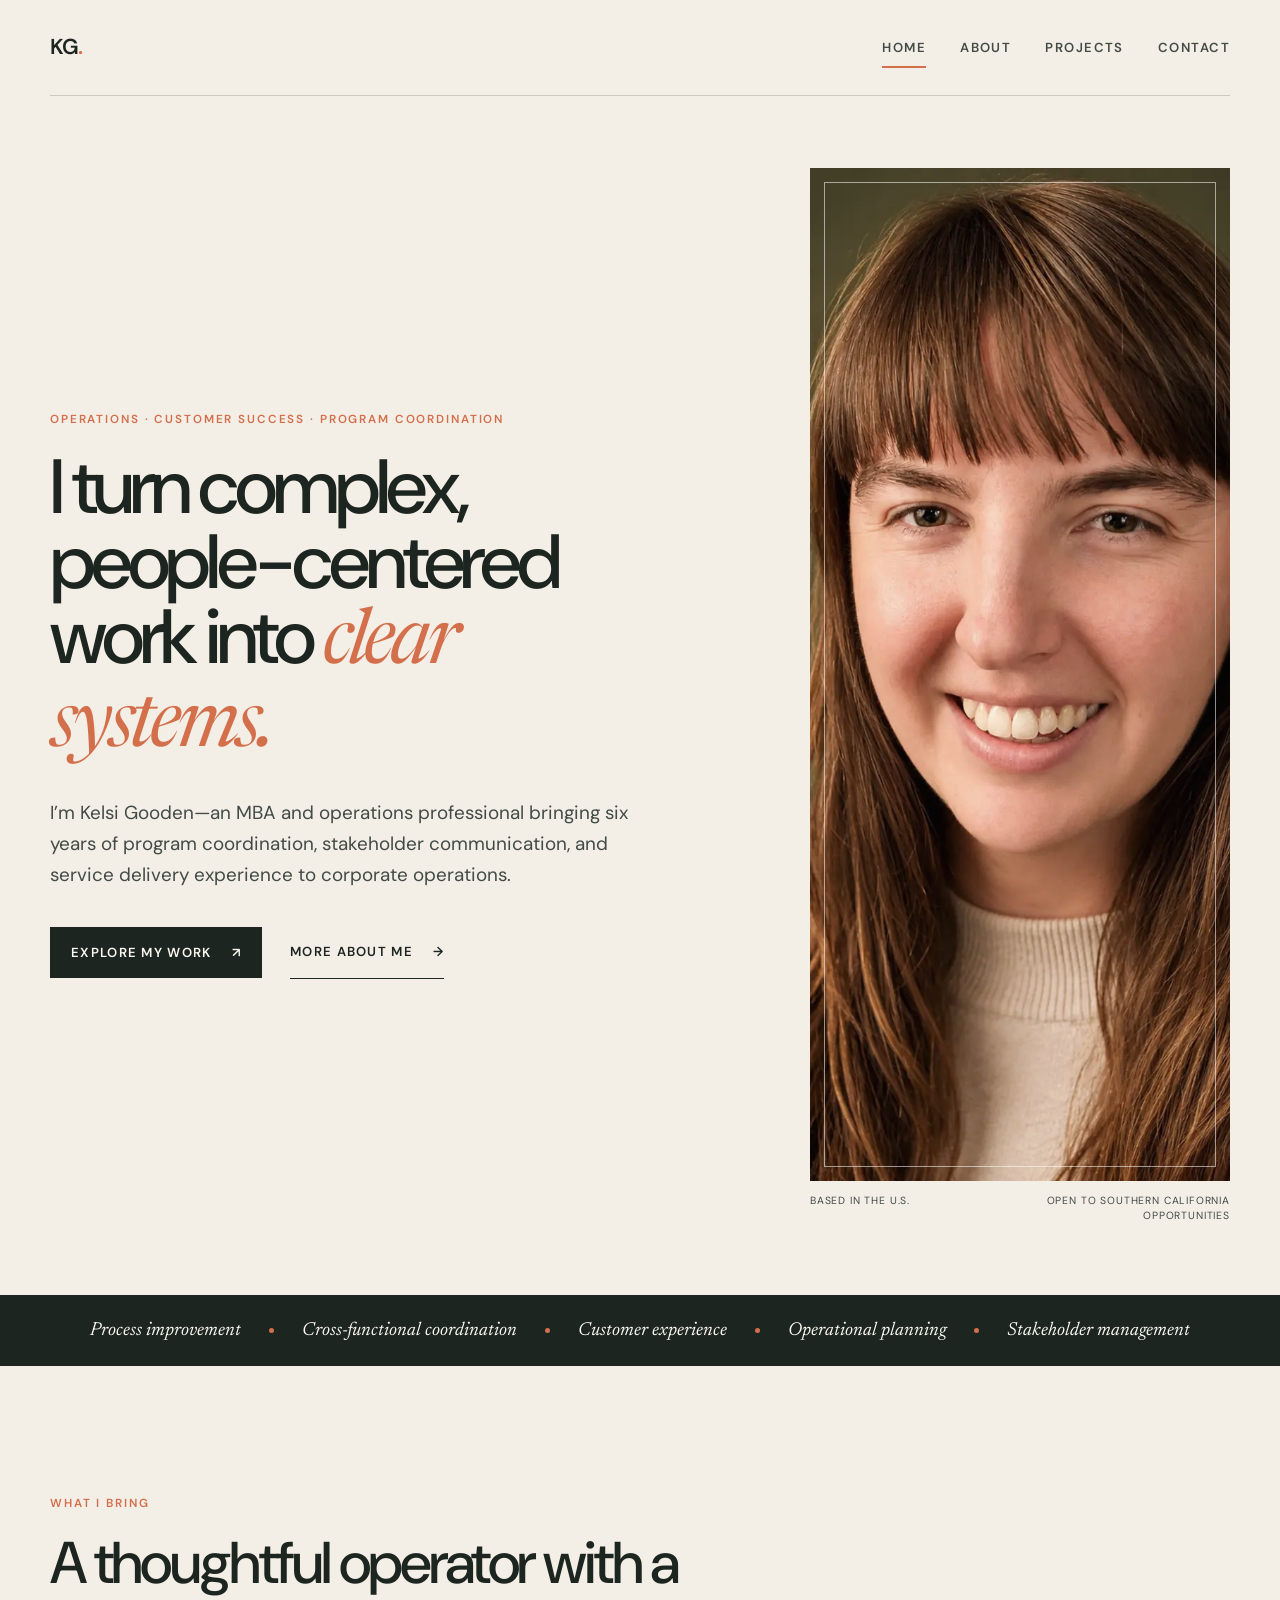
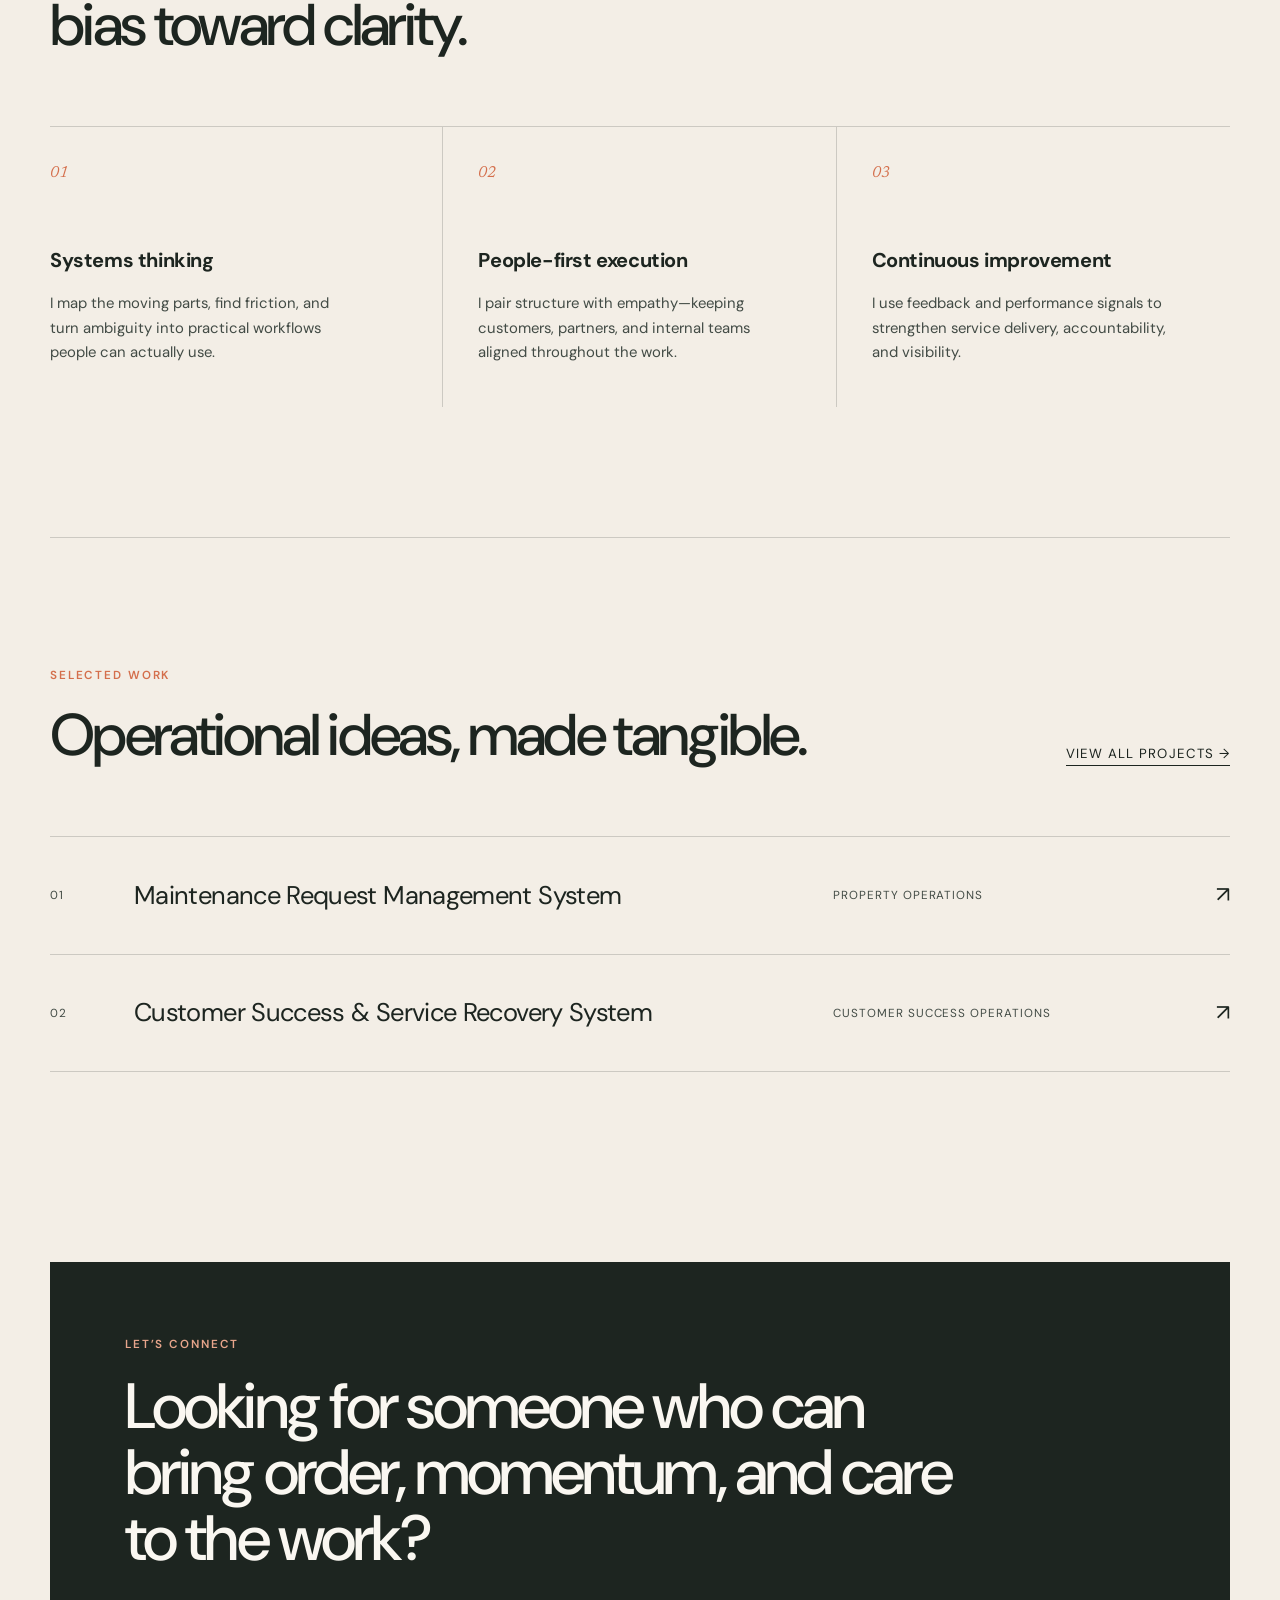
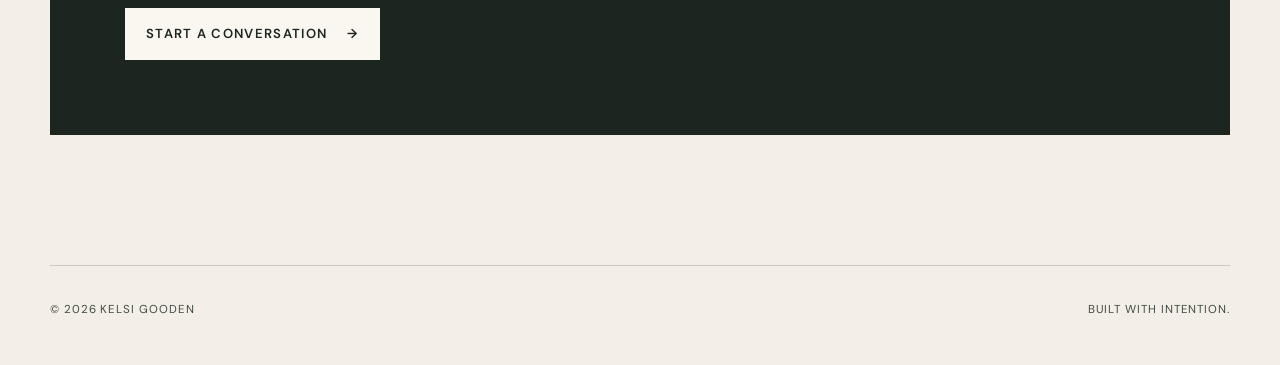
==== index.html @ de2b4483 "Publish Kelsi Gooden operations portfolio" ====
<!doctype html>
<html lang="en">
  <head>
    <meta charset="utf-8" />
    <meta name="viewport" content="width=device-width, initial-scale=1" />
    <meta name="description" content="Kelsi Gooden is an MBA and operations professional who builds clear, people-centered systems." />
    <meta name="theme-color" content="#f3eee6" />
    <title>Kelsi Gooden | Operations Portfolio</title>
    <link rel="icon" href="assets/favicon.svg" type="image/svg+xml" />
    <link rel="stylesheet" href="assets/styles.css" />
    <script defer src="assets/site.js"></script>
  </head>
  <body>
    <a class="skip-link" href="#main">Skip to content</a>
    <header class="site-header">
      <a class="wordmark" href="index.html" aria-label="Kelsi Gooden, home">KG<span>.</span></a>
      <button class="menu-toggle" type="button" aria-expanded="false" aria-controls="site-nav">
        <span></span><span></span><span></span><span class="sr-only">Open menu</span>
      </button>
      <nav id="site-nav" class="site-nav" aria-label="Primary navigation">
        <a class="active" href="index.html" aria-current="page">Home</a>
        <a href="about.html">About</a>
        <a href="projects.html">Projects</a>
        <a href="contact.html">Contact</a>
      </nav>
    </header>

    <main id="main">
      <section class="hero shell">
        <div class="hero-copy reveal">
          <p class="eyebrow">Operations · Customer Success · Program Coordination</p>
          <h1>I turn complex, people-centered work into <em>clear systems.</em></h1>
          <p class="hero-intro">I’m Kelsi Gooden—an MBA and operations professional bringing six years of program coordination, stakeholder communication, and service delivery experience to corporate operations.</p>
          <div class="button-row">
            <a class="button button-primary" href="projects.html">Explore my work <span aria-hidden="true">↗</span></a>
            <a class="button button-text" href="about.html">More about me <span aria-hidden="true">→</span></a>
          </div>
        </div>
        <div class="hero-visual reveal reveal-delay">
          <div class="portrait-frame">
            <img src="assets/kelsi-gooden.webp" alt="Kelsi Gooden smiling" width="760" height="1013" />
          </div>
          <div class="hero-note">
            <span>Based in the U.S.</span>
            <span>Open to Southern California opportunities</span>
          </div>
        </div>
      </section>

      <section class="ticker" aria-label="Areas of focus">
        <div class="ticker-track">
          <span>Process improvement</span><i></i><span>Cross-functional coordination</span><i></i><span>Customer experience</span><i></i><span>Operational planning</span><i></i><span>Stakeholder management</span>
        </div>
      </section>

      <section class="value-section shell reveal">
        <div class="section-heading">
          <p class="eyebrow">What I bring</p>
          <h2>A thoughtful operator with a bias toward clarity.</h2>
        </div>
        <div class="value-grid">
          <article>
            <span class="value-number">01</span>
            <h3>Systems thinking</h3>
            <p>I map the moving parts, find friction, and turn ambiguity into practical workflows people can actually use.</p>
          </article>
          <article>
            <span class="value-number">02</span>
            <h3>People-first execution</h3>
            <p>I pair structure with empathy—keeping customers, partners, and internal teams aligned throughout the work.</p>
          </article>
          <article>
            <span class="value-number">03</span>
            <h3>Continuous improvement</h3>
            <p>I use feedback and performance signals to strengthen service delivery, accountability, and visibility.</p>
          </article>
        </div>
      </section>

      <section class="project-preview shell reveal">
        <div class="section-heading split-heading">
          <div>
            <p class="eyebrow">Selected work</p>
            <h2>Operational ideas, made tangible.</h2>
          </div>
          <a class="text-link" href="projects.html">View all projects <span aria-hidden="true">→</span></a>
        </div>
        <div class="project-list">
          <a class="project-row" href="projects.html#property-operations">
            <span class="project-index">01</span>
            <span class="project-name">Maintenance Request Management System</span>
            <span class="project-type">Property Operations</span>
            <span class="project-arrow" aria-hidden="true">↗</span>
          </a>
          <a class="project-row" href="projects.html#customer-success">
            <span class="project-index">02</span>
            <span class="project-name">Customer Success &amp; Service Recovery System</span>
            <span class="project-type">Customer Success Operations</span>
            <span class="project-arrow" aria-hidden="true">↗</span>
          </a>
        </div>
      </section>

      <section class="cta-section shell reveal">
        <p class="eyebrow">Let’s connect</p>
        <h2>Looking for someone who can bring order, momentum, and care to the work?</h2>
        <a class="button button-light" href="contact.html">Start a conversation <span aria-hidden="true">→</span></a>
      </section>
    </main>

    <footer class="site-footer shell">
      <p>© <span data-year></span> Kelsi Gooden</p>
      <p>Built with intention.</p>
    </footer>
  </body>
</html>
---- assets/styles.css ----
@import url("https://fonts.googleapis.com/css2?family=DM+Sans:wght@400;500;600&family=Newsreader:ital,opsz,wght@1,6..72,400&display=swap");

:root {
  --ink: #1d2520;
  --ink-soft: #424b45;
  --paper: #f3eee6;
  --paper-light: #faf7f1;
  --accent: #d46f4c;
  --accent-soft: #e7a58b;
  --olive: #899077;
  --line: rgba(29, 37, 32, 0.18);
  --sans: "DM Sans", "Helvetica Neue", Arial, sans-serif;
  --serif: "Newsreader", Georgia, serif;
  --shell: min(1180px, calc(100vw - 48px));
}

* { box-sizing: border-box; }
html { scroll-behavior: smooth; }
body { margin: 0; background: var(--paper); color: var(--ink); font-family: var(--sans); font-size: 16px; line-height: 1.65; }
img { display: block; max-width: 100%; }
a { color: inherit; text-decoration: none; }
button { font: inherit; }
.shell { width: var(--shell); margin-inline: auto; }
.sr-only { position: absolute; width: 1px; height: 1px; padding: 0; margin: -1px; overflow: hidden; clip: rect(0, 0, 0, 0); white-space: nowrap; border: 0; }
.skip-link { position: fixed; top: 8px; left: 8px; z-index: 100; background: var(--ink); color: white; padding: 8px 14px; transform: translateY(-160%); }
.skip-link:focus { transform: none; }

.site-header { width: var(--shell); height: 96px; margin-inline: auto; display: flex; align-items: center; justify-content: space-between; border-bottom: 1px solid var(--line); position: relative; z-index: 20; }
.wordmark { font-weight: 600; font-size: 1.35rem; letter-spacing: -0.04em; }
.wordmark span { color: var(--accent); }
.site-nav { display: flex; align-items: center; gap: 34px; }
.site-nav a { position: relative; font-size: 0.82rem; font-weight: 600; text-transform: uppercase; letter-spacing: 0.11em; color: var(--ink-soft); }
.site-nav a::after { content: ""; position: absolute; left: 0; bottom: -10px; width: 100%; height: 2px; background: var(--accent); transform: scaleX(0); transform-origin: right; transition: transform 220ms ease; }
.site-nav a:hover::after, .site-nav a.active::after { transform: scaleX(1); transform-origin: left; }
.menu-toggle { display: none; border: 0; background: transparent; padding: 8px; }
.menu-toggle > span:not(.sr-only) { display: block; width: 24px; height: 1px; background: var(--ink); margin: 5px; }

.hero { min-height: 730px; display: grid; grid-template-columns: 1.15fr 0.85fr; gap: 8vw; align-items: center; padding-block: 72px; }
.eyebrow { margin: 0 0 22px; color: var(--accent); font-size: 0.73rem; line-height: 1.3; letter-spacing: 0.16em; text-transform: uppercase; font-weight: 600; }
h1, h2, h3, p { margin-top: 0; }
h1 { margin-bottom: 30px; max-width: 820px; font-size: clamp(3.2rem, 6vw, 6.25rem); line-height: 0.98; letter-spacing: -0.055em; font-weight: 500; }
h1 em, h2 em { color: var(--accent); font-family: var(--serif); font-weight: 400; }
.hero-intro { max-width: 650px; margin-bottom: 36px; color: var(--ink-soft); font-size: clamp(1rem, 1.5vw, 1.18rem); }
.button-row { display: flex; align-items: center; gap: 28px; flex-wrap: wrap; }
.button { display: inline-flex; align-items: center; gap: 20px; padding: 15px 21px; font-size: 0.82rem; font-weight: 600; text-transform: uppercase; letter-spacing: 0.1em; transition: transform 180ms ease, background 180ms ease, color 180ms ease; }
.button:hover { transform: translateY(-2px); }
.button-primary { color: var(--paper-light); background: var(--ink); }
.button-primary:hover { background: var(--accent); }
.button-text { padding-inline: 0; border-bottom: 1px solid var(--ink); }
.button-light { background: var(--paper-light); color: var(--ink); }
.button-light:hover { background: var(--accent-soft); }
.text-link { font-size: 0.83rem; text-transform: uppercase; letter-spacing: 0.08em; border-bottom: 1px solid currentColor; }

.hero-visual { align-self: stretch; display: flex; flex-direction: column; justify-content: center; }
.portrait-frame { position: relative; width: min(100%, 420px); margin-left: auto; overflow: hidden; background: #b0ad99; }
.portrait-frame::before { content: ""; position: absolute; inset: 14px; z-index: 1; border: 1px solid rgba(255, 255, 255, 0.55); pointer-events: none; }
.portrait-frame img { width: 100%; aspect-ratio: 0.82; object-fit: cover; object-position: 50% 25%; filter: saturate(0.88) contrast(0.98); transform: scale(1.002); transition: transform 600ms ease; }
.portrait-frame:hover img { transform: scale(1.025); }
.hero-note { width: min(100%, 420px); margin: 13px 0 0 auto; display: flex; justify-content: space-between; gap: 16px; color: var(--ink-soft); font-size: 0.65rem; line-height: 1.4; text-transform: uppercase; letter-spacing: 0.08em; }
.hero-note span:last-child { max-width: 190px; text-align: right; }

.ticker { overflow: hidden; padding-block: 20px; color: var(--paper-light); background: var(--ink); }
.ticker-track { min-width: max-content; display: flex; justify-content: center; align-items: center; gap: 28px; margin-inline: auto; padding-inline: 28px; font-family: var(--serif); font-style: italic; font-size: 1.18rem; }
.ticker i { width: 5px; height: 5px; border-radius: 50%; background: var(--accent); }

.value-section, .project-preview, .experience-section, .principles { padding-block: 130px; }
.section-heading { max-width: 720px; margin-bottom: 70px; }
.section-heading h2 { margin-bottom: 0; font-size: clamp(2.5rem, 4.6vw, 4.5rem); line-height: 1.04; letter-spacing: -0.045em; font-weight: 500; }
.value-grid { display: grid; grid-template-columns: repeat(3, 1fr); border-top: 1px solid var(--line); }
.value-grid article { min-height: 280px; padding: 32px 35px 20px 0; border-right: 1px solid var(--line); }
.value-grid article + article { padding-left: 35px; }
.value-grid article:last-child { border-right: 0; }
.value-number { color: var(--accent); font-family: var(--serif); font-style: italic; }
.value-grid h3 { margin: 58px 0 14px; font-size: 1.25rem; letter-spacing: -0.02em; }
.value-grid p { max-width: 300px; color: var(--ink-soft); font-size: 0.93rem; }

.project-preview { border-top: 1px solid var(--line); }
.split-heading { max-width: none; display: flex; justify-content: space-between; align-items: end; gap: 32px; }
.project-row { display: grid; grid-template-columns: 60px 1.4fr 0.7fr 35px; gap: 24px; align-items: center; min-height: 118px; border-top: 1px solid var(--line); transition: color 180ms ease, padding 180ms ease; }
.project-row:last-child { border-bottom: 1px solid var(--line); }
.project-row:hover { color: var(--accent); padding-inline: 12px; }
.project-index, .project-type { color: var(--ink-soft); font-size: 0.73rem; text-transform: uppercase; letter-spacing: 0.08em; }
.project-name { font-size: clamp(1.25rem, 2vw, 1.7rem); letter-spacing: -0.025em; }
.project-arrow { font-size: 1.4rem; text-align: right; }

.cta-section { margin-block: 60px 130px; padding: 75px; background: var(--ink); color: var(--paper-light); }
.cta-section .eyebrow { color: var(--accent-soft); }
.cta-section h2 { max-width: 850px; margin-bottom: 36px; font-size: clamp(2.4rem, 5vw, 4.8rem); line-height: 1.03; letter-spacing: -0.045em; font-weight: 500; }
.site-footer { min-height: 100px; display: flex; align-items: center; justify-content: space-between; border-top: 1px solid var(--line); color: var(--ink-soft); font-size: 0.72rem; text-transform: uppercase; letter-spacing: 0.08em; }

.page-intro { padding-block: 105px 90px; border-bottom: 1px solid var(--line); }
.page-intro h1 { max-width: 1000px; margin-bottom: 0; font-size: clamp(3.6rem, 7.3vw, 7.2rem); }
.page-summary { max-width: 650px; margin: 38px 0 0 auto; color: var(--ink-soft); font-size: 1.1rem; }
.about-story { display: grid; grid-template-columns: 0.8fr 1.2fr; gap: 9vw; padding-block: 120px; align-items: start; }
.about-photo { position: sticky; top: 30px; }
.about-photo img { width: 100%; aspect-ratio: 0.78; object-fit: cover; object-position: 50% 20%; filter: saturate(0.88); }
.photo-caption { display: flex; justify-content: space-between; margin-top: 12px; color: var(--ink-soft); font-size: 0.68rem; text-transform: uppercase; letter-spacing: 0.08em; }
.story-copy { padding-top: 28px; }
.story-copy p { max-width: 680px; margin-bottom: 30px; color: var(--ink-soft); font-size: 1.05rem; }
.story-copy .lead { color: var(--ink); font-size: clamp(1.65rem, 3vw, 2.55rem); line-height: 1.25; letter-spacing: -0.035em; }
.experience-section { border-top: 1px solid var(--line); }
.timeline article { display: grid; grid-template-columns: minmax(130px, 0.28fr) 1fr; gap: 35px; padding: 34px 0; border-top: 1px solid var(--line); }
.timeline article:last-child { border-bottom: 1px solid var(--line); }
.timeline span { color: var(--accent); font-size: 0.75rem; text-transform: uppercase; letter-spacing: 0.09em; }
.timeline h3 { margin-bottom: 9px; font-size: 1.5rem; letter-spacing: -0.025em; }
.timeline p { max-width: 690px; margin: 0; color: var(--ink-soft); }
.principles { border-top: 1px solid var(--line); }
.principle-grid { display: grid; grid-template-columns: repeat(2, 1fr); border-top: 1px solid var(--line); border-left: 1px solid var(--line); }
.principle-grid article { min-height: 220px; padding: 36px; border-right: 1px solid var(--line); border-bottom: 1px solid var(--line); }
.principle-grid h3 { font-size: 1.35rem; }
.principle-grid p { max-width: 430px; margin: 0; color: var(--ink-soft); }

.case-studies { padding-block: 120px; }
.case-card { display: grid; grid-template-columns: 0.9fr 1.1fr; min-height: 590px; margin-bottom: 130px; background: var(--paper-light); }
.case-card.reverse { grid-template-columns: 1.1fr 0.9fr; }
.case-card.reverse .case-visual { order: 2; }
.case-visual { position: relative; min-height: 540px; overflow: hidden; display: grid; place-items: center; background: var(--olive); }
.case-visual > span { position: absolute; top: 28px; left: 30px; color: rgba(255,255,255,.7); font-family: var(--serif); font-size: 1.2rem; font-style: italic; }
.visual-lines { width: 62%; }
.visual-lines i { display: block; height: 46px; margin-block: 19px; border: 1px solid rgba(255,255,255,.7); background: rgba(243,238,230,.12); transform: translateX(var(--offset)); }
.visual-lines i:nth-child(1) { --offset: -12%; }
.visual-lines i:nth-child(2) { --offset: 7%; }
.visual-lines i:nth-child(3) { --offset: -2%; }
.visual-lines i:nth-child(4) { --offset: 15%; }
.visual-customer { background: var(--accent); }
.orbit { width: 250px; aspect-ratio: 1; position: relative; border: 1px solid rgba(255,255,255,.65); border-radius: 50%; }
.orbit::before, .orbit::after { content: ""; position: absolute; inset: 22%; border: 1px solid rgba(255,255,255,.65); border-radius: 50%; }
.orbit::after { inset: 42%; background: var(--paper-light); border: 0; }
.orbit i { position: absolute; width: 16px; height: 16px; background: var(--paper-light); border-radius: 50%; }
.orbit i:nth-child(1) { top: 11%; left: 12%; }
.orbit i:nth-child(2) { right: -8px; top: 48%; }
.orbit i:nth-child(3) { bottom: -3px; left: 40%; }
.case-content { padding: 60px; display: flex; flex-direction: column; justify-content: center; }
.case-meta { display: flex; gap: 22px; margin-bottom: 42px; color: var(--accent); font-size: 0.7rem; text-transform: uppercase; letter-spacing: 0.09em; }
.case-content h2 { max-width: 650px; margin-bottom: 25px; font-size: clamp(2.1rem, 3.7vw, 3.6rem); line-height: 1.04; letter-spacing: -0.045em; font-weight: 500; }
.case-content > p { color: var(--ink-soft); }
.case-tags { display: flex; gap: 8px; flex-wrap: wrap; padding: 0; margin: 18px 0 36px; list-style: none; }
.case-tags li { padding: 7px 11px; border: 1px solid var(--line); color: var(--ink-soft); font-size: 0.68rem; text-transform: uppercase; letter-spacing: 0.06em; }
.case-status { align-self: start; padding-bottom: 5px; border-bottom: 1px solid var(--ink); font-size: 0.75rem; text-transform: uppercase; letter-spacing: 0.08em; }
.case-actions { display: flex; align-items: center; gap: 24px; flex-wrap: wrap; }
.case-status { transition: color 180ms ease, border-color 180ms ease; }
.case-status:hover { color: var(--accent); border-color: var(--accent); }
.case-status-secondary { color: var(--ink-soft); border-color: var(--line); }
.project-placeholder { display: grid; grid-template-columns: 0.25fr 1fr; gap: 30px; padding: 65px; border: 1px solid var(--line); }
.project-placeholder > span { color: var(--accent); font-family: var(--serif); font-style: italic; font-size: 2.5rem; }
.project-placeholder h2 { margin-bottom: 12px; font-size: clamp(2rem, 3vw, 3rem); letter-spacing: -0.04em; }
.project-placeholder p:last-child { color: var(--ink-soft); }

.contact-page { min-height: 100vh; background: var(--ink); color: var(--paper-light); }
.contact-page .site-header, .contact-page .site-footer { border-color: rgba(255,255,255,.18); }
.contact-page .site-nav a { color: var(--paper-light); }
.contact-page .menu-toggle > span:not(.sr-only) { background: var(--paper-light); }
.contact-main { min-height: calc(100vh - 196px); display: grid; grid-template-columns: 1fr 0.8fr; gap: 9vw; align-items: center; padding-block: 80px; }
.contact-copy h1 { font-size: clamp(4rem, 7.5vw, 8rem); }
.contact-copy p:last-child { max-width: 620px; color: rgba(250,247,241,.7); font-size: 1.05rem; }
.contact-link { display: grid; grid-template-columns: 110px 1fr 25px; gap: 14px; align-items: center; min-height: 105px; border-top: 1px solid rgba(255,255,255,.24); transition: color 180ms ease, padding 180ms ease; }
.contact-link:last-of-type { border-bottom: 1px solid rgba(255,255,255,.24); }
.contact-link:hover:not(.is-placeholder) { color: var(--accent-soft); padding-inline: 10px; }
.contact-link span { color: var(--accent-soft); font-size: 0.72rem; text-transform: uppercase; letter-spacing: 0.08em; }
.contact-link strong { font-size: 1.15rem; font-weight: 500; }
.contact-link i { font-style: normal; font-size: 1.25rem; }
.contact-link.is-placeholder { cursor: default; color: rgba(250,247,241,.52); }
.contact-note { margin-top: 35px; padding: 18px 20px; border-left: 2px solid var(--accent); background: rgba(255,255,255,.05); font-size: 0.82rem; }
.contact-note p { margin: 4px 0 0; color: rgba(250,247,241,.6); }
.contact-note code { color: var(--accent-soft); }
.contact-page .site-footer { color: rgba(250,247,241,.6); }
.not-found { min-height: 100vh; display: flex; flex-direction: column; justify-content: center; align-items: start; }
.not-found h1 { margin-bottom: 15px; }

.reveal { opacity: 0; transform: translateY(24px); transition: opacity 700ms ease, transform 700ms ease; }
.reveal-delay { transition-delay: 140ms; }
.reveal.visible { opacity: 1; transform: none; }
@media (prefers-reduced-motion: reduce) { html { scroll-behavior: auto; } .reveal { opacity: 1; transform: none; transition: none; } * { transition-duration: 0.01ms !important; } }

@media (max-width: 900px) {
  :root { --shell: min(100% - 36px, 720px); }
  .site-header { height: 78px; }
  .menu-toggle { display: block; }
  .site-nav { position: absolute; top: 78px; left: 0; right: 0; display: none; flex-direction: column; align-items: start; gap: 0; padding: 18px; background: var(--paper-light); border: 1px solid var(--line); box-shadow: 0 18px 40px rgba(29,37,32,.12); }
  .contact-page .site-nav { background: var(--ink); }
  .site-nav.open { display: flex; }
  .site-nav a { width: 100%; padding: 13px; }
  .site-nav a::after { display: none; }
  .hero { min-height: auto; grid-template-columns: 1fr; gap: 65px; padding-block: 75px; }
  .hero-copy { order: 1; }
  .hero-visual { order: 2; }
  .portrait-frame, .hero-note { width: min(100%, 520px); margin-inline: auto; }
  .value-grid { grid-template-columns: 1fr; }
  .value-grid article, .value-grid article + article { min-height: auto; padding: 28px 0; border-right: 0; border-bottom: 1px solid var(--line); }
  .value-grid h3 { margin-top: 28px; }
  .split-heading { display: block; }
  .split-heading .text-link { display: inline-block; margin-top: 30px; }
  .project-row { grid-template-columns: 40px 1fr 30px; padding-block: 25px; }
  .project-type { grid-column: 2; grid-row: 2; }
  .project-arrow { grid-column: 3; grid-row: 1 / 3; }
  .cta-section { padding: 48px; }
  .about-story { grid-template-columns: 1fr; }
  .about-photo { position: static; max-width: 520px; }
  .case-card, .case-card.reverse { grid-template-columns: 1fr; }
  .case-card.reverse .case-visual { order: 0; }
  .case-visual { min-height: 430px; }
  .contact-main { grid-template-columns: 1fr; gap: 55px; }
}

@media (max-width: 560px) {
  :root { --shell: calc(100% - 28px); }
  h1 { font-size: 3.2rem; }
  .hero { padding-block: 55px; }
  .hero-note { display: block; }
  .hero-note span { display: block; }
  .hero-note span:last-child { margin-top: 7px; text-align: left; }
  .value-section, .project-preview, .experience-section, .principles { padding-block: 85px; }
  .section-heading { margin-bottom: 48px; }
  .ticker-track { justify-content: start; }
  .project-row { gap: 12px; }
  .cta-section { width: 100%; margin-bottom: 80px; padding: 50px 24px; }
  .site-footer { min-height: 90px; }
  .site-footer p:last-child { display: none; }
  .page-intro { padding-block: 70px; }
  .page-intro h1 { font-size: 3.5rem; }
  .about-story { padding-block: 80px; }
  .story-copy .lead { font-size: 1.7rem; }
  .timeline article { grid-template-columns: 1fr; gap: 12px; }
  .principle-grid { grid-template-columns: 1fr; }
  .case-studies { padding-block: 80px; }
  .case-card { margin-bottom: 70px; }
  .case-visual { min-height: 340px; }
  .case-content { padding: 38px 24px; }
  .case-meta { flex-direction: column; gap: 5px; margin-bottom: 28px; }
  .project-placeholder { grid-template-columns: 1fr; padding: 35px 24px; }
  .contact-main { padding-block: 70px; }
  .contact-copy h1 { font-size: 4rem; }
  .contact-link { grid-template-columns: 80px 1fr 20px; }
  .contact-link strong { font-size: .95rem; }
}
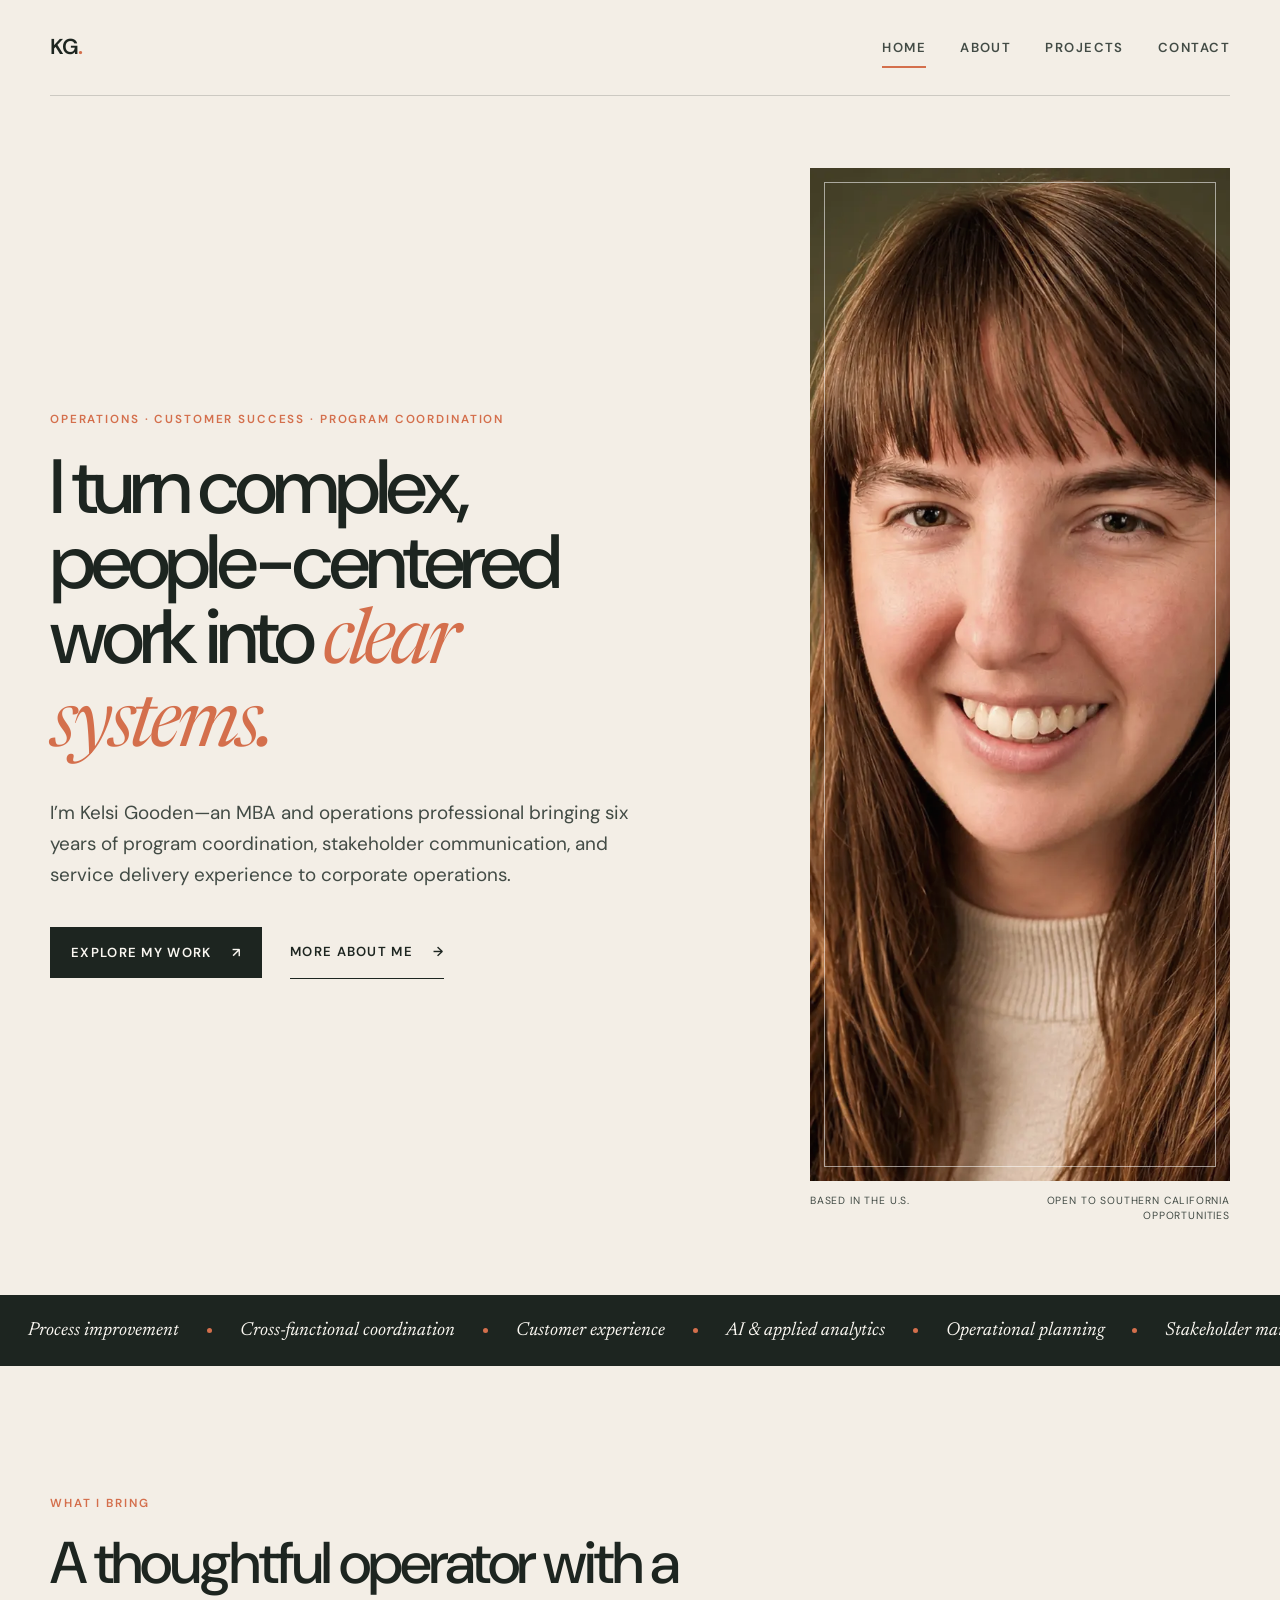
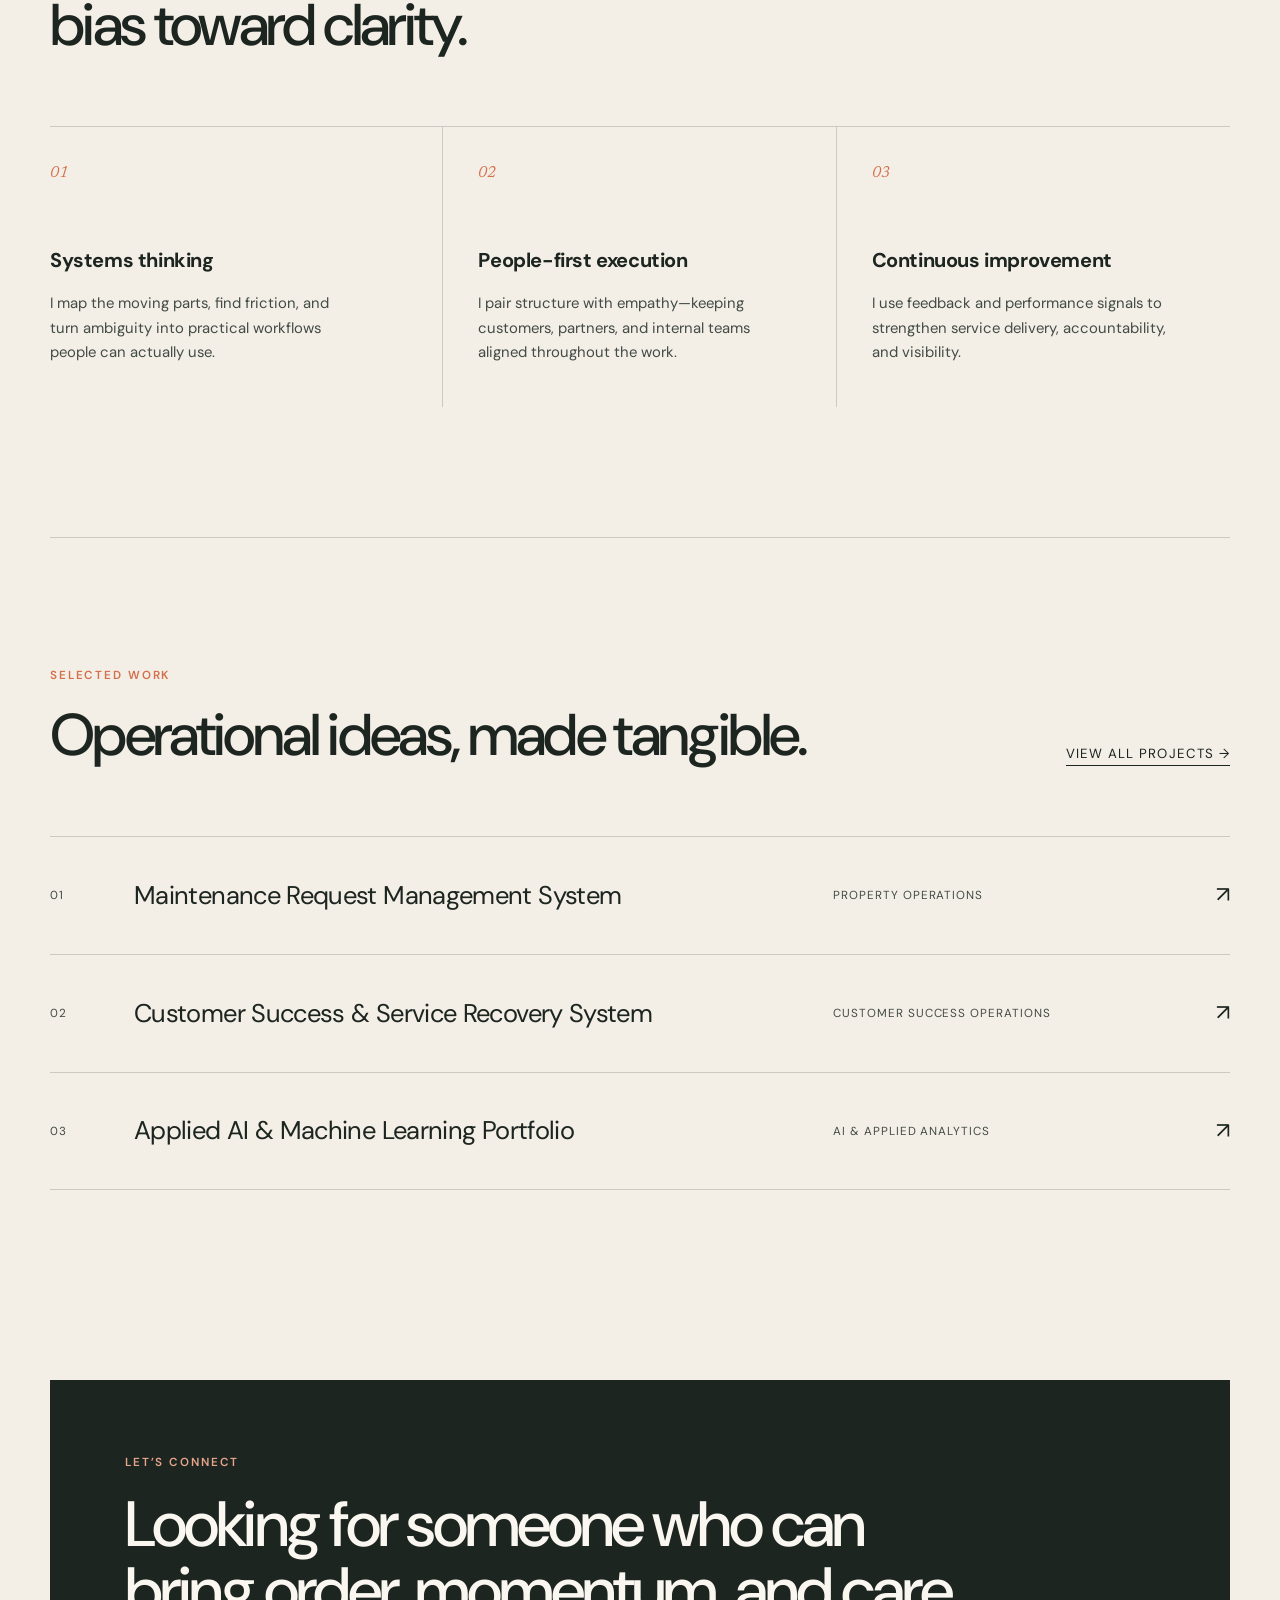
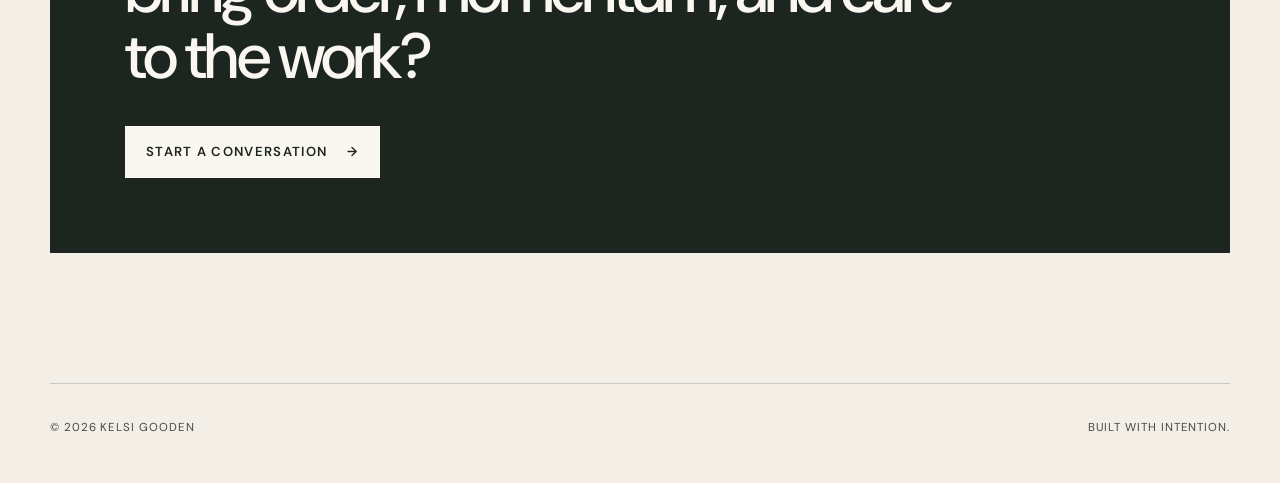
==== commit ac1a8011: "Add UT Austin AI portfolio" ====
--- a/index.html
+++ b/index.html
@@ -49,7 +49,7 @@
 
       <section class="ticker" aria-label="Areas of focus">
         <div class="ticker-track">
-          <span>Process improvement</span><i></i><span>Cross-functional coordination</span><i></i><span>Customer experience</span><i></i><span>Operational planning</span><i></i><span>Stakeholder management</span>
+          <span>Process improvement</span><i></i><span>Cross-functional coordination</span><i></i><span>Customer experience</span><i></i><span>AI &amp; applied analytics</span><i></i><span>Operational planning</span><i></i><span>Stakeholder management</span>
         </div>
       </section>
 
@@ -98,6 +98,12 @@
             <span class="project-type">Customer Success Operations</span>
             <span class="project-arrow" aria-hidden="true">↗</span>
           </a>
+          <a class="project-row" href="projects.html#ai-analytics">
+            <span class="project-index">03</span>
+            <span class="project-name">Applied AI &amp; Machine Learning Portfolio</span>
+            <span class="project-type">AI &amp; Applied Analytics</span>
+            <span class="project-arrow" aria-hidden="true">↗</span>
+          </a>
         </div>
       </section>
 
--- a/assets/styles.css
+++ b/assets/styles.css
@@ -123,6 +123,11 @@
 .visual-lines i:nth-child(3) { --offset: -2%; }
 .visual-lines i:nth-child(4) { --offset: 15%; }
 .visual-customer { background: var(--accent); }
+.visual-ai { background: #314d5f; }
+.signal-grid { width: 230px; display: grid; grid-template-columns: repeat(3, 1fr); gap: 34px; }
+.signal-grid i { position: relative; width: 20px; height: 20px; margin: auto; border: 1px solid rgba(255,255,255,.75); border-radius: 50%; background: rgba(255,255,255,.12); }
+.signal-grid i::after { content: ""; position: absolute; top: 50%; left: 20px; width: 34px; height: 1px; background: rgba(255,255,255,.35); }
+.signal-grid i:nth-child(3n)::after { display: none; }
 .orbit { width: 250px; aspect-ratio: 1; position: relative; border: 1px solid rgba(255,255,255,.65); border-radius: 50%; }
 .orbit::before, .orbit::after { content: ""; position: absolute; inset: 22%; border: 1px solid rgba(255,255,255,.65); border-radius: 50%; }
 .orbit::after { inset: 42%; background: var(--paper-light); border: 0; }
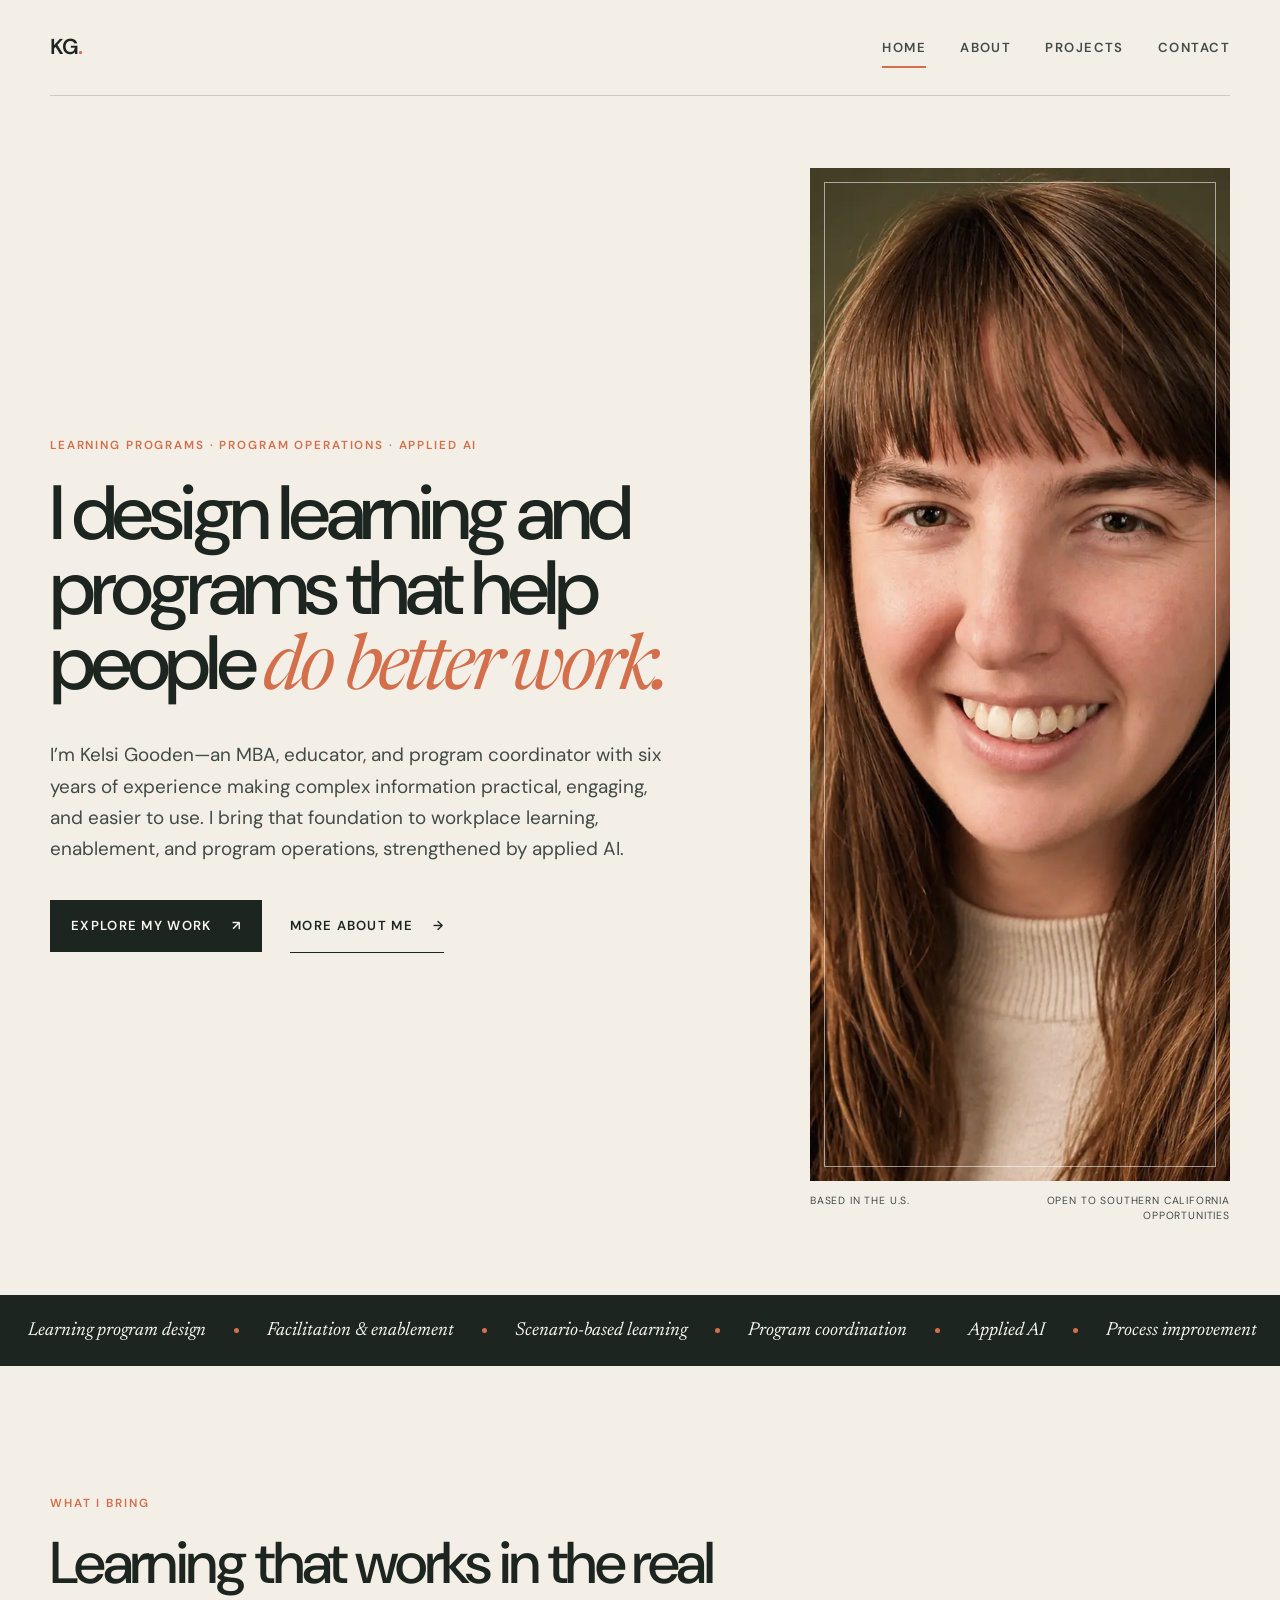
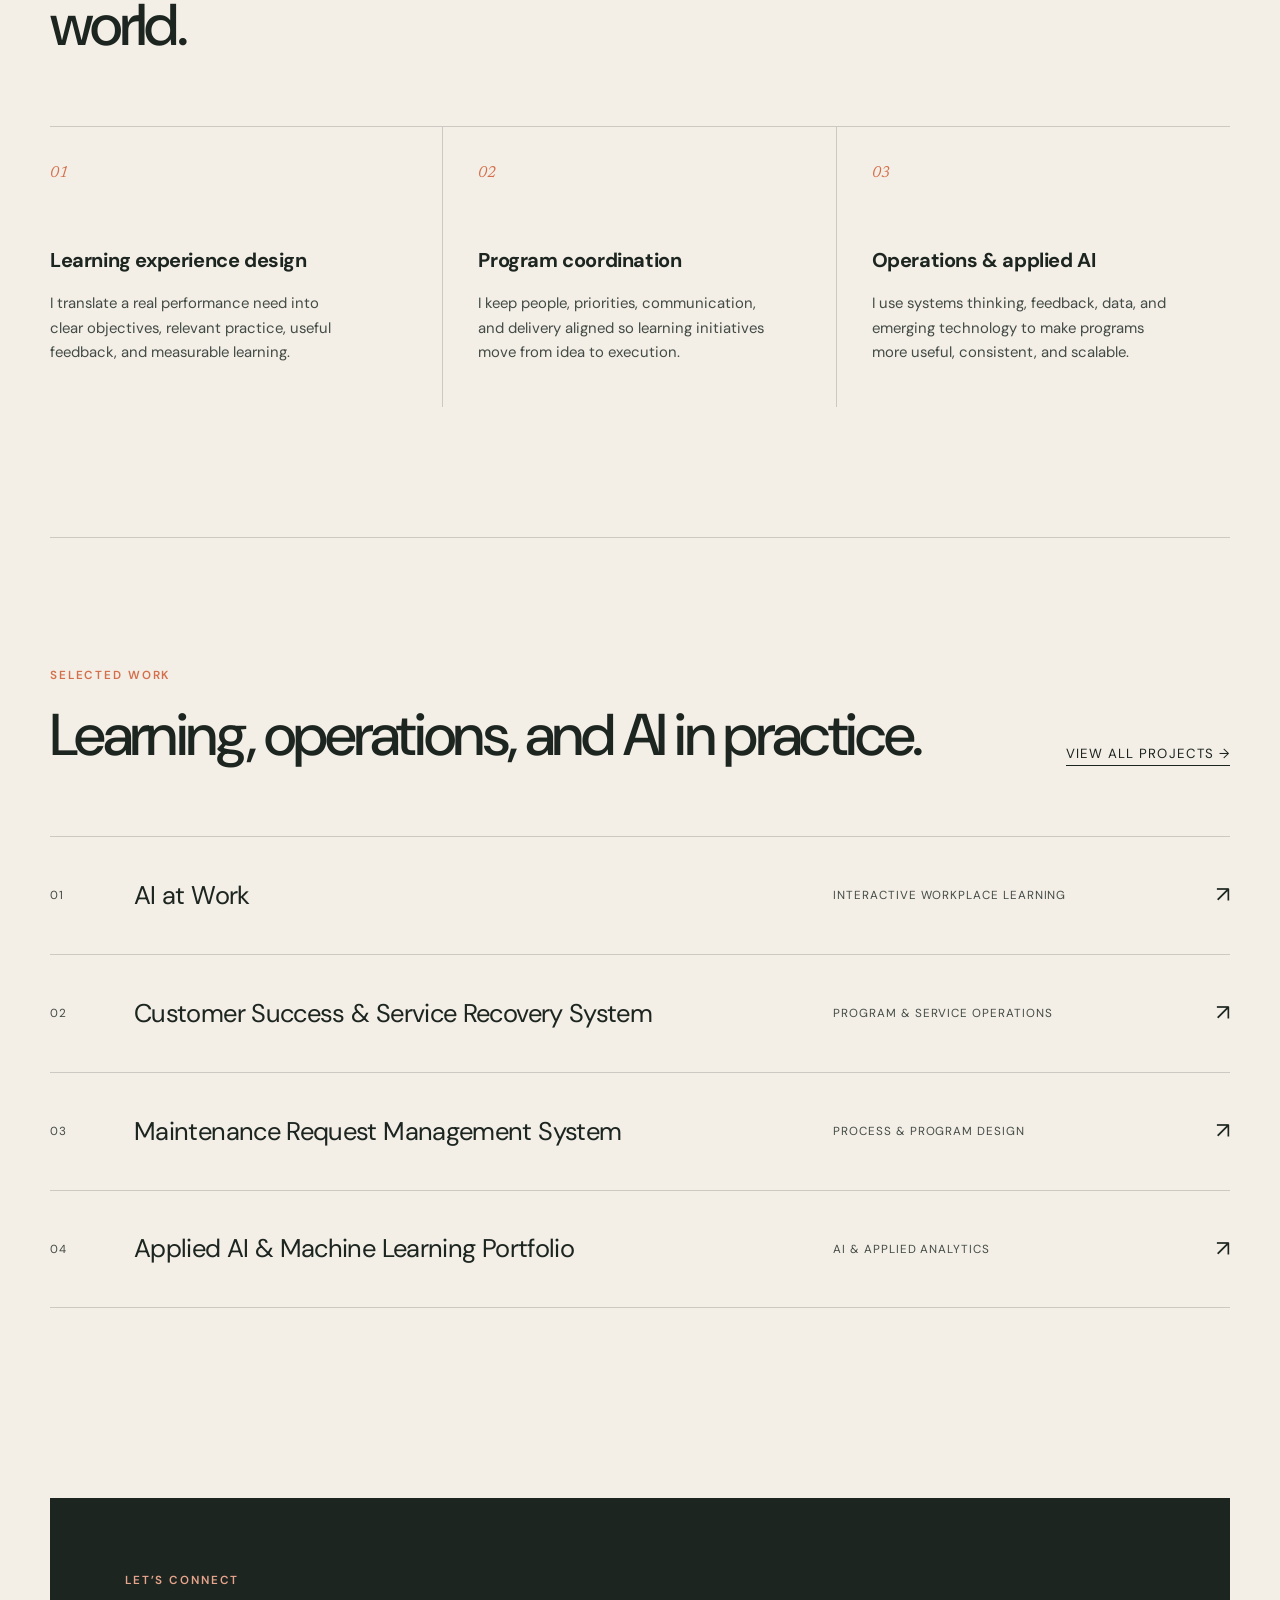
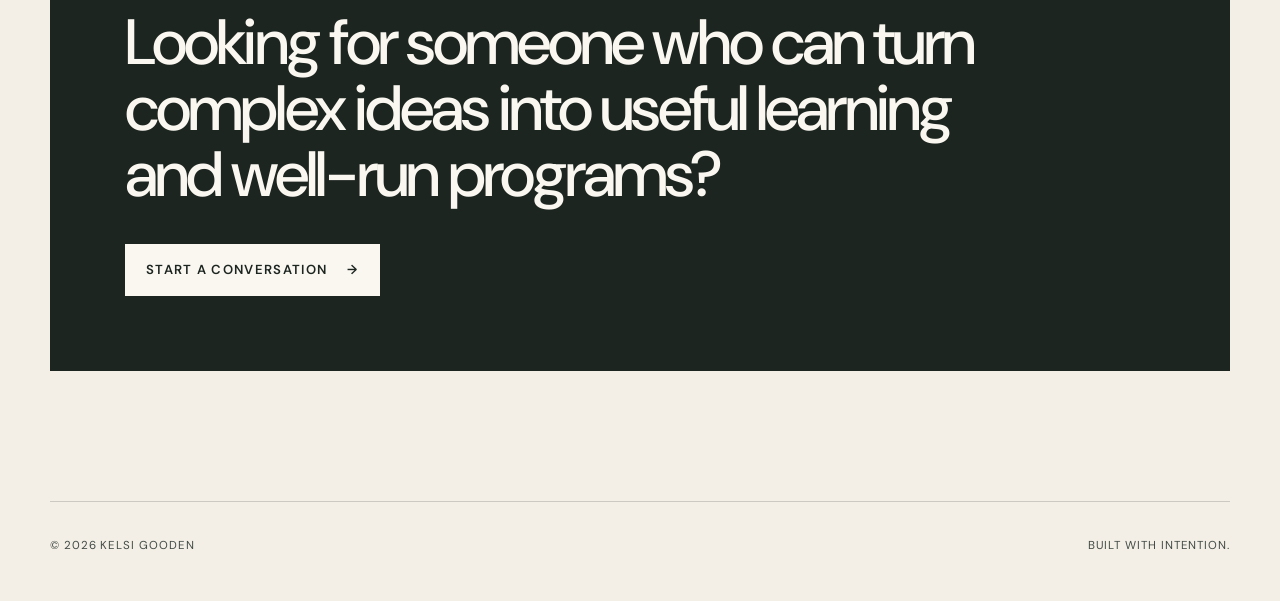
==== commit 0efe9280: "Reposition portfolio for learning and development" ====
--- a/index.html
+++ b/index.html
@@ -3,9 +3,9 @@
   <head>
     <meta charset="utf-8" />
     <meta name="viewport" content="width=device-width, initial-scale=1" />
-    <meta name="description" content="Kelsi Gooden is an MBA and operations professional who builds clear, people-centered systems." />
+    <meta name="description" content="Kelsi Gooden is an MBA, educator, and program coordinator who designs practical learning experiences, people-centered programs, and AI-enabled solutions." />
     <meta name="theme-color" content="#f3eee6" />
-    <title>Kelsi Gooden | Operations Portfolio</title>
+    <title>Kelsi Gooden | Learning Programs, Operations &amp; Applied AI</title>
     <link rel="icon" href="assets/favicon.svg" type="image/svg+xml" />
     <link rel="stylesheet" href="assets/styles.css" />
     <script defer src="assets/site.js"></script>
@@ -28,9 +28,9 @@
     <main id="main">
       <section class="hero shell">
         <div class="hero-copy reveal">
-          <p class="eyebrow">Operations · Customer Success · Program Coordination</p>
-          <h1>I turn complex, people-centered work into <em>clear systems.</em></h1>
-          <p class="hero-intro">I’m Kelsi Gooden—an MBA and operations professional bringing six years of program coordination, stakeholder communication, and service delivery experience to corporate operations.</p>
+          <p class="eyebrow">Learning Programs · Program Operations · Applied AI</p>
+          <h1>I design learning and programs that help people <em>do better work.</em></h1>
+          <p class="hero-intro">I’m Kelsi Gooden—an MBA, educator, and program coordinator with six years of experience making complex information practical, engaging, and easier to use. I bring that foundation to workplace learning, enablement, and program operations, strengthened by applied AI.</p>
           <div class="button-row">
             <a class="button button-primary" href="projects.html">Explore my work <span aria-hidden="true">↗</span></a>
             <a class="button button-text" href="about.html">More about me <span aria-hidden="true">→</span></a>
@@ -49,30 +49,30 @@
 
       <section class="ticker" aria-label="Areas of focus">
         <div class="ticker-track">
-          <span>Process improvement</span><i></i><span>Cross-functional coordination</span><i></i><span>Customer experience</span><i></i><span>AI &amp; applied analytics</span><i></i><span>Operational planning</span><i></i><span>Stakeholder management</span>
+          <span>Learning program design</span><i></i><span>Facilitation &amp; enablement</span><i></i><span>Scenario-based learning</span><i></i><span>Program coordination</span><i></i><span>Applied AI</span><i></i><span>Process improvement</span>
         </div>
       </section>
 
       <section class="value-section shell reveal">
         <div class="section-heading">
           <p class="eyebrow">What I bring</p>
-          <h2>A thoughtful operator with a bias toward clarity.</h2>
+          <h2>Learning that works in the real world.</h2>
         </div>
         <div class="value-grid">
           <article>
             <span class="value-number">01</span>
-            <h3>Systems thinking</h3>
-            <p>I map the moving parts, find friction, and turn ambiguity into practical workflows people can actually use.</p>
+            <h3>Learning experience design</h3>
+            <p>I translate a real performance need into clear objectives, relevant practice, useful feedback, and measurable learning.</p>
           </article>
           <article>
             <span class="value-number">02</span>
-            <h3>People-first execution</h3>
-            <p>I pair structure with empathy—keeping customers, partners, and internal teams aligned throughout the work.</p>
+            <h3>Program coordination</h3>
+            <p>I keep people, priorities, communication, and delivery aligned so learning initiatives move from idea to execution.</p>
           </article>
           <article>
             <span class="value-number">03</span>
-            <h3>Continuous improvement</h3>
-            <p>I use feedback and performance signals to strengthen service delivery, accountability, and visibility.</p>
+            <h3>Operations &amp; applied AI</h3>
+            <p>I use systems thinking, feedback, data, and emerging technology to make programs more useful, consistent, and scalable.</p>
           </article>
         </div>
       </section>
@@ -81,25 +81,31 @@
         <div class="section-heading split-heading">
           <div>
             <p class="eyebrow">Selected work</p>
-            <h2>Operational ideas, made tangible.</h2>
+            <h2>Learning, operations, and AI in practice.</h2>
           </div>
           <a class="text-link" href="projects.html">View all projects <span aria-hidden="true">→</span></a>
         </div>
         <div class="project-list">
-          <a class="project-row" href="projects.html#property-operations">
+          <a class="project-row" href="projects.html#ai-at-work">
             <span class="project-index">01</span>
-            <span class="project-name">Maintenance Request Management System</span>
-            <span class="project-type">Property Operations</span>
+            <span class="project-name">AI at Work</span>
+            <span class="project-type">Interactive Workplace Learning</span>
             <span class="project-arrow" aria-hidden="true">↗</span>
           </a>
           <a class="project-row" href="projects.html#customer-success">
             <span class="project-index">02</span>
             <span class="project-name">Customer Success &amp; Service Recovery System</span>
-            <span class="project-type">Customer Success Operations</span>
+            <span class="project-type">Program &amp; Service Operations</span>
+            <span class="project-arrow" aria-hidden="true">↗</span>
+          </a>
+          <a class="project-row" href="projects.html#property-operations">
+            <span class="project-index">03</span>
+            <span class="project-name">Maintenance Request Management System</span>
+            <span class="project-type">Process &amp; Program Design</span>
             <span class="project-arrow" aria-hidden="true">↗</span>
           </a>
           <a class="project-row" href="projects.html#ai-analytics">
-            <span class="project-index">03</span>
+            <span class="project-index">04</span>
             <span class="project-name">Applied AI &amp; Machine Learning Portfolio</span>
             <span class="project-type">AI &amp; Applied Analytics</span>
             <span class="project-arrow" aria-hidden="true">↗</span>
@@ -109,7 +115,7 @@
 
       <section class="cta-section shell reveal">
         <p class="eyebrow">Let’s connect</p>
-        <h2>Looking for someone who can bring order, momentum, and care to the work?</h2>
+        <h2>Looking for someone who can turn complex ideas into useful learning and well-run programs?</h2>
         <a class="button button-light" href="contact.html">Start a conversation <span aria-hidden="true">→</span></a>
       </section>
     </main>
--- a/assets/styles.css
+++ b/assets/styles.css
@@ -124,6 +124,11 @@
 .visual-lines i:nth-child(4) { --offset: 15%; }
 .visual-customer { background: var(--accent); }
 .visual-ai { background: #314d5f; }
+.visual-learning { background: #193f46; }
+.learning-loop { display: flex; align-items: center; justify-content: center; gap: 18px; width: min(82%, 480px); color: #f3eee6; }
+.learning-loop b { display: grid; place-items: center; width: 112px; aspect-ratio: 1; border: 1px solid rgba(255,255,255,.5); border-radius: 50%; font-family: var(--serif); font-size: 1.35rem; font-style: italic; font-weight: 400; }
+.learning-loop i { width: 42px; height: 1px; background: rgba(255,255,255,.6); position: relative; }
+.learning-loop i::after { content: ""; position: absolute; right: 0; top: -4px; width: 8px; height: 8px; border-top: 1px solid rgba(255,255,255,.7); border-right: 1px solid rgba(255,255,255,.7); transform: rotate(45deg); }
 .signal-grid { width: 230px; display: grid; grid-template-columns: repeat(3, 1fr); gap: 34px; }
 .signal-grid i { position: relative; width: 20px; height: 20px; margin: auto; border: 1px solid rgba(255,255,255,.75); border-radius: 50%; background: rgba(255,255,255,.12); }
 .signal-grid i::after { content: ""; position: absolute; top: 50%; left: 20px; width: 34px; height: 1px; background: rgba(255,255,255,.35); }
@@ -230,6 +235,9 @@
   .case-studies { padding-block: 80px; }
   .case-card { margin-bottom: 70px; }
   .case-visual { min-height: 340px; }
+  .learning-loop { gap: 8px; width: calc(100% - 32px); }
+  .learning-loop b { width: 82px; font-size: 1.05rem; }
+  .learning-loop i { width: 18px; }
   .case-content { padding: 38px 24px; }
   .case-meta { flex-direction: column; gap: 5px; margin-bottom: 28px; }
   .project-placeholder { grid-template-columns: 1fr; padding: 35px 24px; }
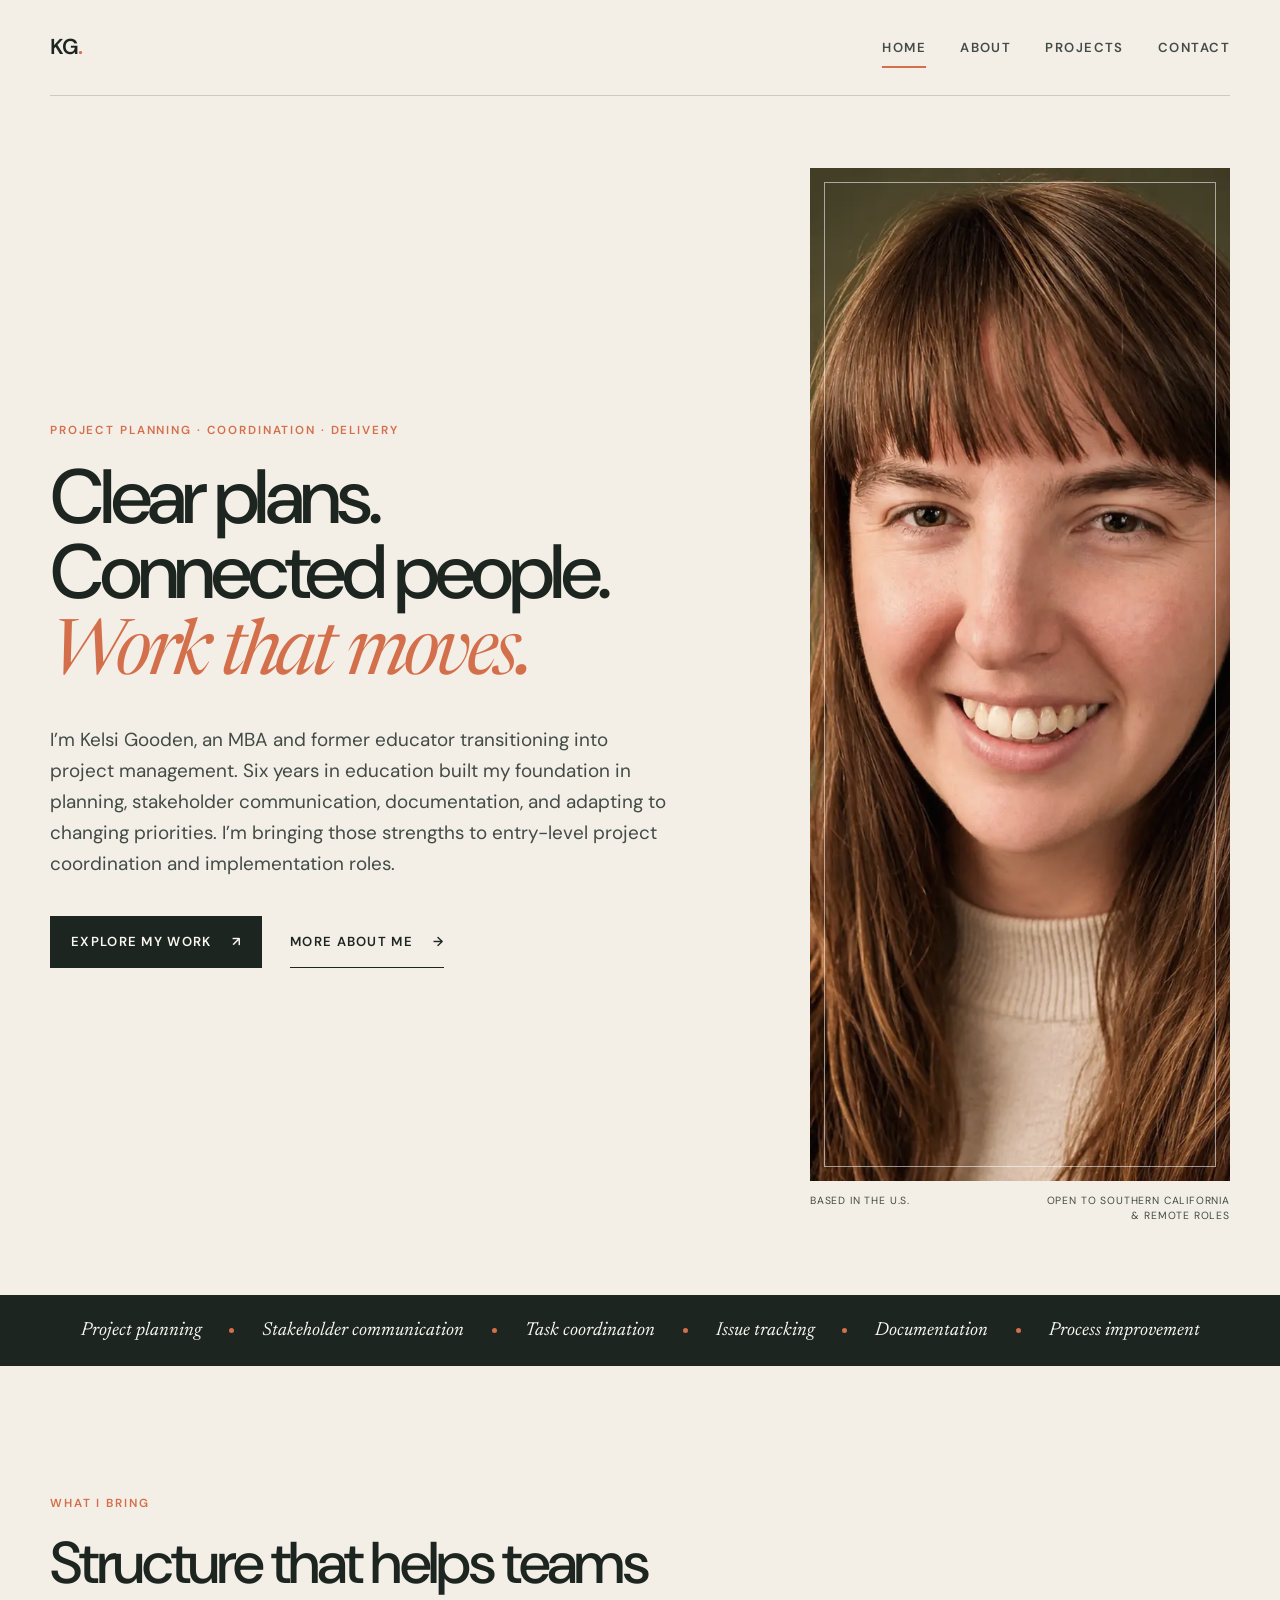
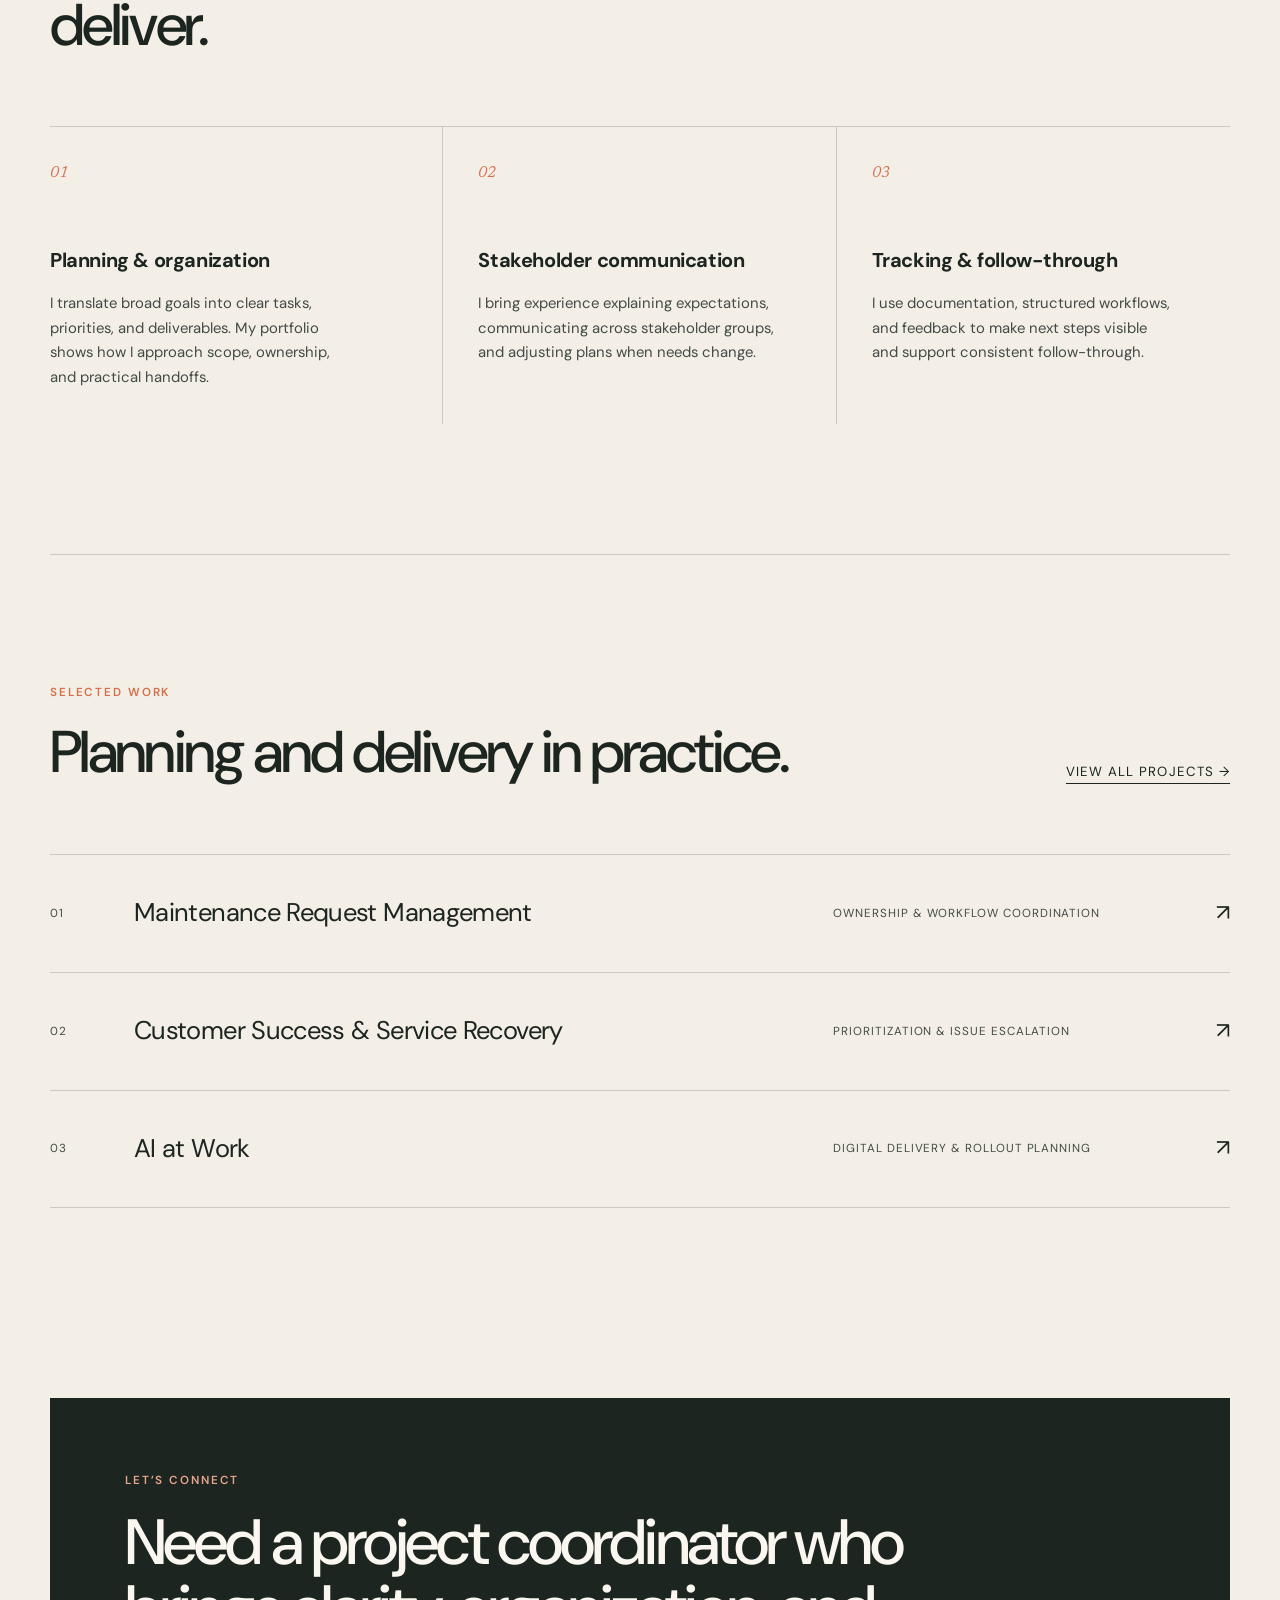
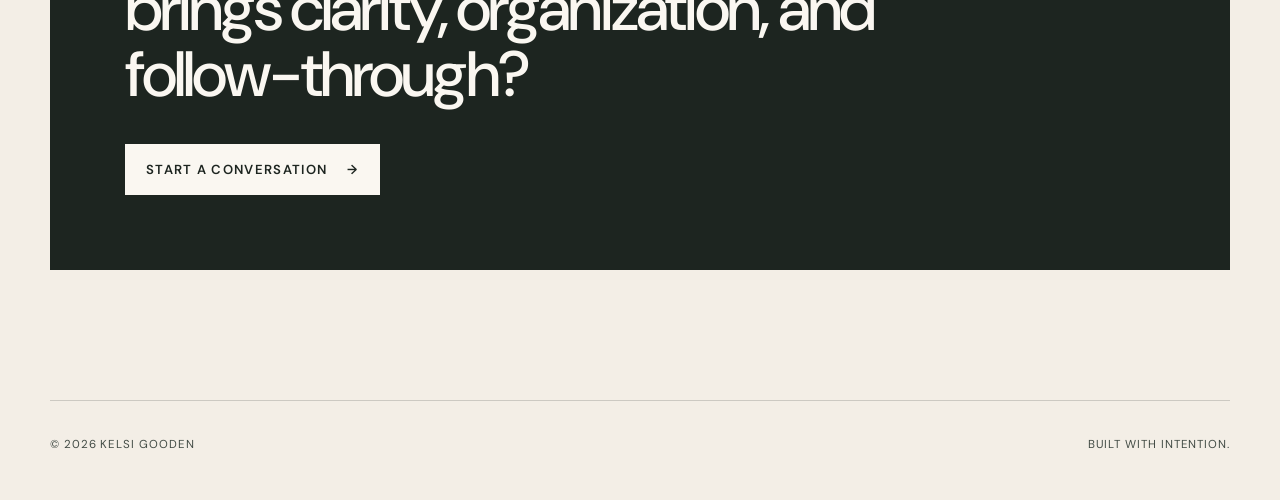
==== commit 19b93f5d: "Refocus portfolio on entry-level project coordination and delivery" ====
--- a/index.html
+++ b/index.html
@@ -3,9 +3,9 @@
   <head>
     <meta charset="utf-8" />
     <meta name="viewport" content="width=device-width, initial-scale=1" />
-    <meta name="description" content="Kelsi Gooden is an MBA, educator, and program coordinator who designs practical learning experiences, people-centered programs, and AI-enabled solutions." />
+    <meta name="description" content="Kelsi Gooden’s project management portfolio: project planning, stakeholder coordination, process improvement, and delivery. MBA and former educator pursuing entry-level project roles." />
     <meta name="theme-color" content="#f3eee6" />
-    <title>Kelsi Gooden | Learning Programs, Operations &amp; Applied AI</title>
+    <title>Kelsi Gooden | Project Coordination &amp; Operations</title>
     <link rel="icon" href="assets/favicon.svg" type="image/svg+xml" />
     <link rel="stylesheet" href="assets/styles.css" />
     <script defer src="assets/site.js"></script>
@@ -28,9 +28,9 @@
     <main id="main">
       <section class="hero shell">
         <div class="hero-copy reveal">
-          <p class="eyebrow">Learning Programs · Program Operations · Applied AI</p>
-          <h1>I design learning and programs that help people <em>do better work.</em></h1>
-          <p class="hero-intro">I’m Kelsi Gooden—an MBA, educator, and program coordinator with six years of experience making complex information practical, engaging, and easier to use. I bring that foundation to workplace learning, enablement, and program operations, strengthened by applied AI.</p>
+          <p class="eyebrow">Project Planning · Coordination · Delivery</p>
+          <h1>Clear plans.<br>Connected people.<br><em>Work that moves.</em></h1>
+          <p class="hero-intro">I’m Kelsi Gooden, an MBA and former educator transitioning into project management. Six years in education built my foundation in planning, stakeholder communication, documentation, and adapting to changing priorities. I’m bringing those strengths to entry-level project coordination and implementation roles.</p>
           <div class="button-row">
             <a class="button button-primary" href="projects.html">Explore my work <span aria-hidden="true">↗</span></a>
             <a class="button button-text" href="about.html">More about me <span aria-hidden="true">→</span></a>
@@ -42,37 +42,37 @@
           </div>
           <div class="hero-note">
             <span>Based in the U.S.</span>
-            <span>Open to Southern California opportunities</span>
+            <span>Open to Southern California &amp; remote roles</span>
           </div>
         </div>
       </section>
 
       <section class="ticker" aria-label="Areas of focus">
         <div class="ticker-track">
-          <span>Learning program design</span><i></i><span>Facilitation &amp; enablement</span><i></i><span>Scenario-based learning</span><i></i><span>Program coordination</span><i></i><span>Applied AI</span><i></i><span>Process improvement</span>
+          <span>Project planning</span><i></i><span>Stakeholder communication</span><i></i><span>Task coordination</span><i></i><span>Issue tracking</span><i></i><span>Documentation</span><i></i><span>Process improvement</span>
         </div>
       </section>
 
       <section class="value-section shell reveal">
         <div class="section-heading">
           <p class="eyebrow">What I bring</p>
-          <h2>Learning that works in the real world.</h2>
+          <h2>Structure that helps teams deliver.</h2>
         </div>
         <div class="value-grid">
           <article>
             <span class="value-number">01</span>
-            <h3>Learning experience design</h3>
-            <p>I translate a real performance need into clear objectives, relevant practice, useful feedback, and measurable learning.</p>
+            <h3>Planning &amp; organization</h3>
+            <p>I translate broad goals into clear tasks, priorities, and deliverables. My portfolio shows how I approach scope, ownership, and practical handoffs.</p>
           </article>
           <article>
             <span class="value-number">02</span>
-            <h3>Program coordination</h3>
-            <p>I keep people, priorities, communication, and delivery aligned so learning initiatives move from idea to execution.</p>
+            <h3>Stakeholder communication</h3>
+            <p>I bring experience explaining expectations, communicating across stakeholder groups, and adjusting plans when needs change.</p>
           </article>
           <article>
             <span class="value-number">03</span>
-            <h3>Operations &amp; applied AI</h3>
-            <p>I use systems thinking, feedback, data, and emerging technology to make programs more useful, consistent, and scalable.</p>
+            <h3>Tracking &amp; follow-through</h3>
+            <p>I use documentation, structured workflows, and feedback to make next steps visible and support consistent follow-through.</p>
           </article>
         </div>
       </section>
@@ -81,41 +81,18 @@
         <div class="section-heading split-heading">
           <div>
             <p class="eyebrow">Selected work</p>
-            <h2>Learning, operations, and AI in practice.</h2>
+            <h2>Planning and delivery in practice.</h2>
           </div>
           <a class="text-link" href="projects.html">View all projects <span aria-hidden="true">→</span></a>
         </div>
-        <div class="project-list">
-          <a class="project-row" href="projects.html#ai-at-work">
-            <span class="project-index">01</span>
-            <span class="project-name">AI at Work</span>
-            <span class="project-type">Interactive Workplace Learning</span>
-            <span class="project-arrow" aria-hidden="true">↗</span>
-          </a>
-          <a class="project-row" href="projects.html#customer-success">
-            <span class="project-index">02</span>
-            <span class="project-name">Customer Success &amp; Service Recovery System</span>
-            <span class="project-type">Program &amp; Service Operations</span>
-            <span class="project-arrow" aria-hidden="true">↗</span>
-          </a>
-          <a class="project-row" href="projects.html#property-operations">
-            <span class="project-index">03</span>
-            <span class="project-name">Maintenance Request Management System</span>
-            <span class="project-type">Process &amp; Program Design</span>
-            <span class="project-arrow" aria-hidden="true">↗</span>
-          </a>
-          <a class="project-row" href="projects.html#ai-analytics">
-            <span class="project-index">04</span>
-            <span class="project-name">Applied AI &amp; Machine Learning Portfolio</span>
-            <span class="project-type">AI &amp; Applied Analytics</span>
-            <span class="project-arrow" aria-hidden="true">↗</span>
-          </a>
-        </div>
+        <div class="project-list"><a class="project-row" href="projects.html#property-operations"><span class="project-index">01</span><span class="project-name">Maintenance Request Management</span><span class="project-type">Ownership &amp; Workflow Coordination</span><span class="project-arrow" aria-hidden="true">↗</span></a>
+<a class="project-row" href="projects.html#customer-success"><span class="project-index">02</span><span class="project-name">Customer Success &amp; Service Recovery</span><span class="project-type">Prioritization &amp; Issue Escalation</span><span class="project-arrow" aria-hidden="true">↗</span></a>
+<a class="project-row" href="projects.html#ai-at-work"><span class="project-index">03</span><span class="project-name">AI at Work</span><span class="project-type">Digital Delivery &amp; Rollout Planning</span><span class="project-arrow" aria-hidden="true">↗</span></a></div>
       </section>
 
       <section class="cta-section shell reveal">
         <p class="eyebrow">Let’s connect</p>
-        <h2>Looking for someone who can turn complex ideas into useful learning and well-run programs?</h2>
+        <h2>Need a project coordinator who brings clarity, organization, and follow-through?</h2>
         <a class="button button-light" href="contact.html">Start a conversation <span aria-hidden="true">→</span></a>
       </section>
     </main>
--- a/assets/styles.css
+++ b/assets/styles.css
@@ -246,3 +246,12 @@
   .contact-link { grid-template-columns: 80px 1fr 20px; }
   .contact-link strong { font-size: .95rem; }
 }
+
+/* Project implementation briefs */
+.project-brief { margin-top: 30px; border-top: 1px solid var(--line); padding-top: 20px; }
+.project-brief summary { cursor: pointer; font-weight: 600; line-height: 1.5; }
+.project-brief summary:focus-visible, a:focus-visible, button:focus-visible { outline: 2px solid var(--accent); outline-offset: 5px; }
+.project-brief .brief-note { font-size: .85rem; margin-top: 18px; color: var(--ink-soft); }
+.project-brief dt { font-weight: 600; margin-top: 18px; font-size: .9rem; }
+.project-brief dd { margin: 5px 0 0; font-size: .9rem; color: var(--ink-soft); }
+.case-meta { flex-wrap: wrap; }
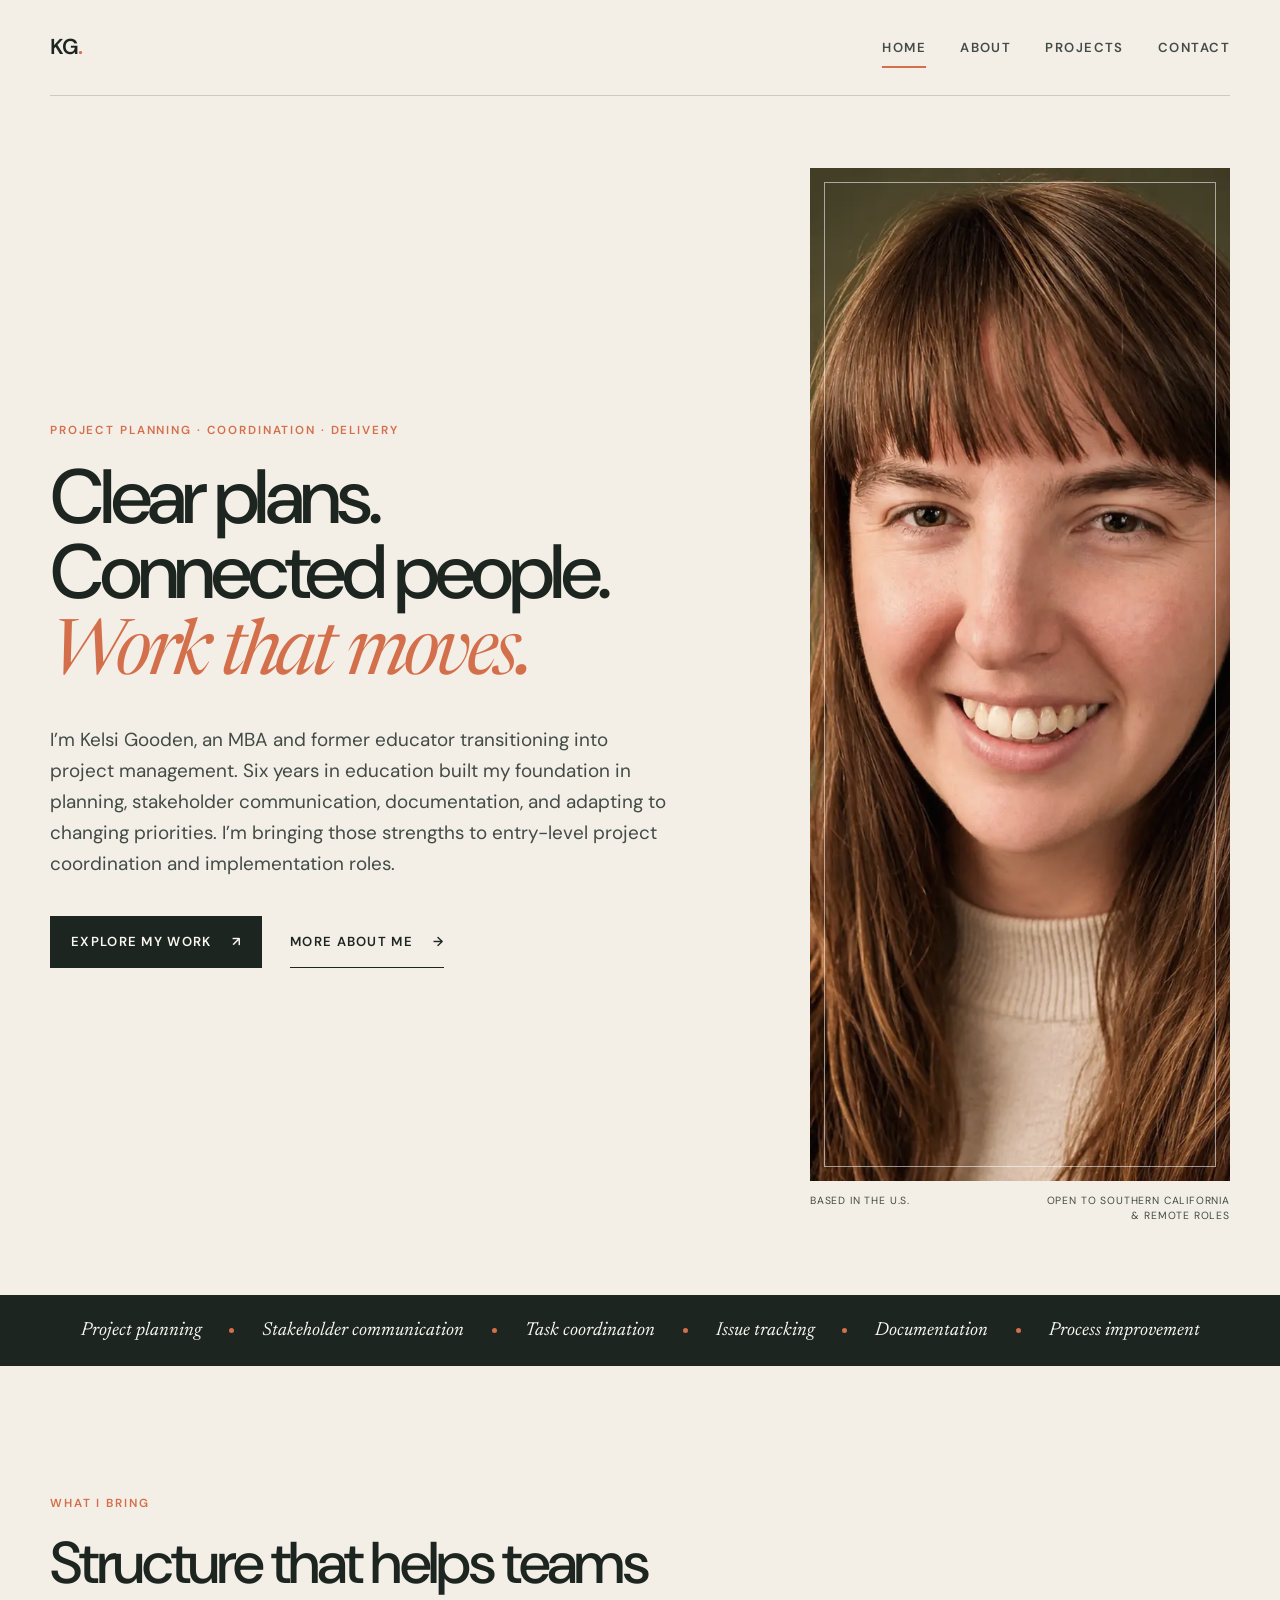
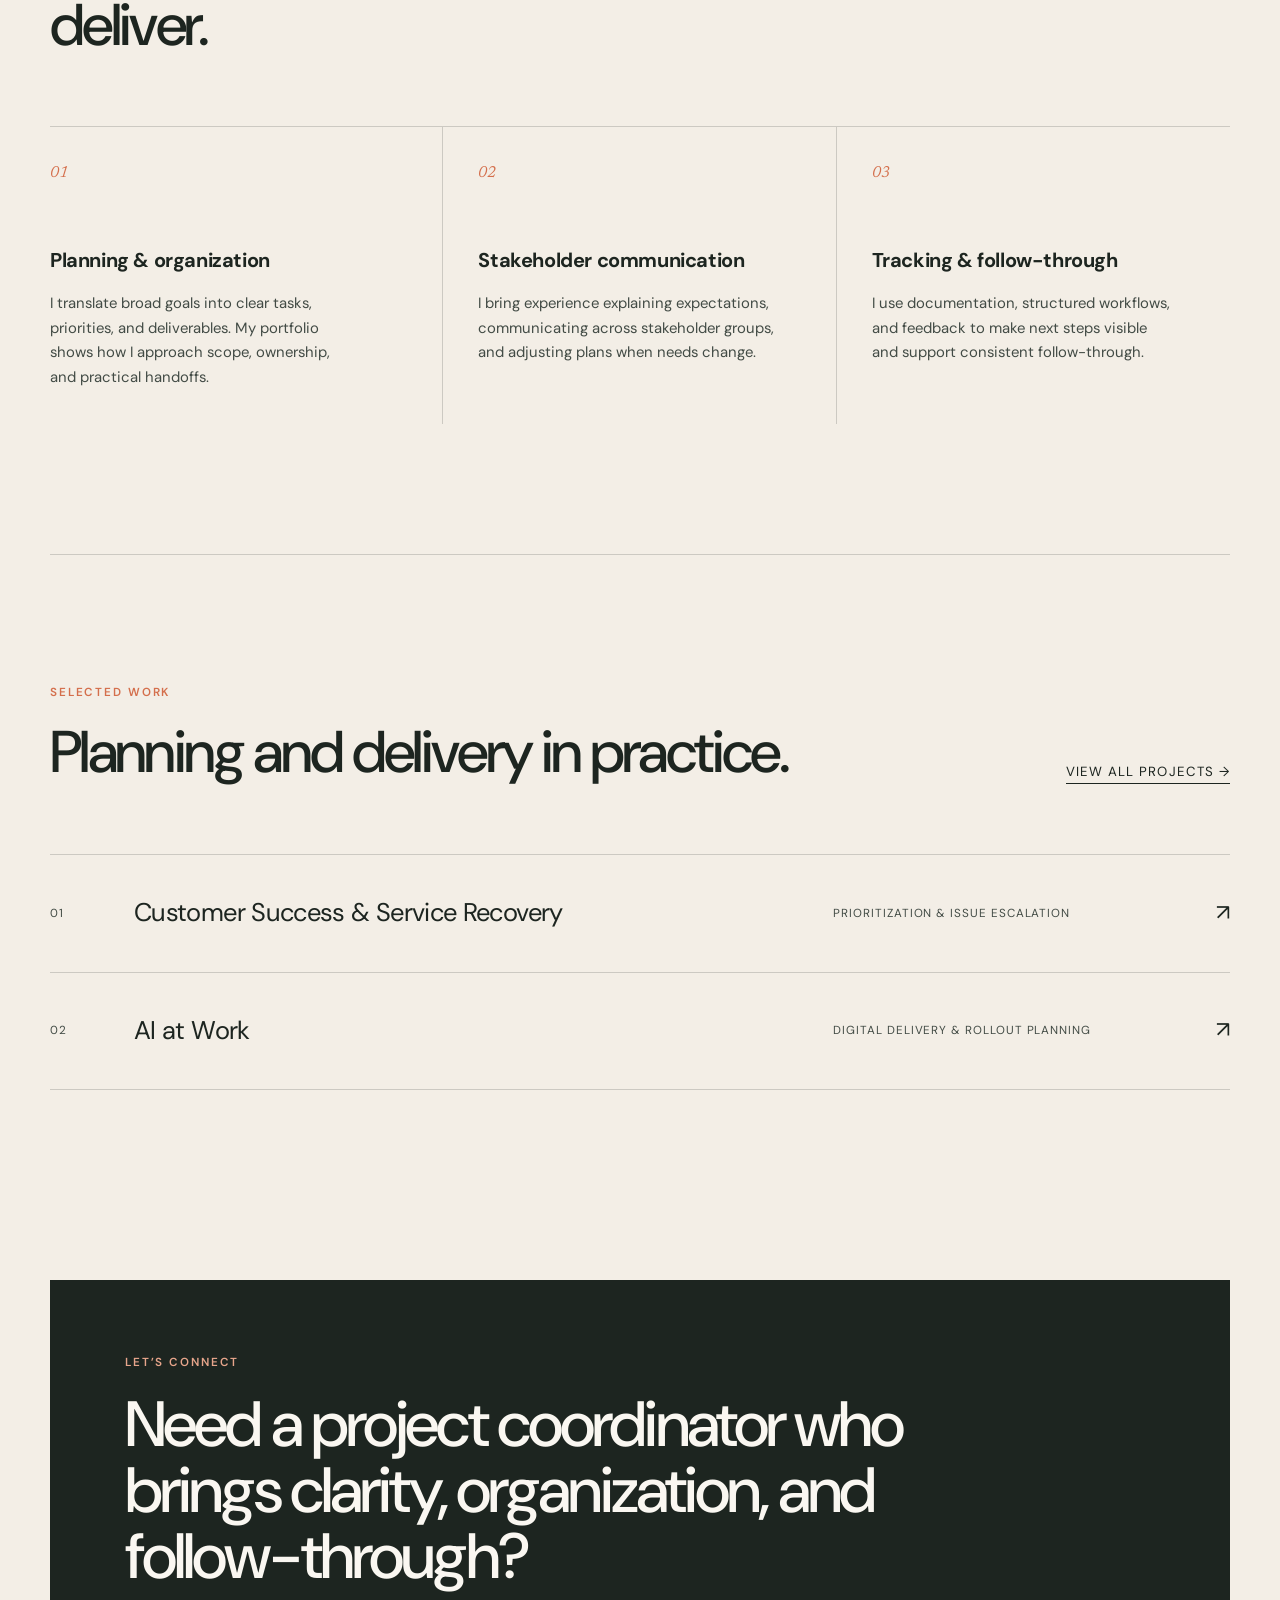
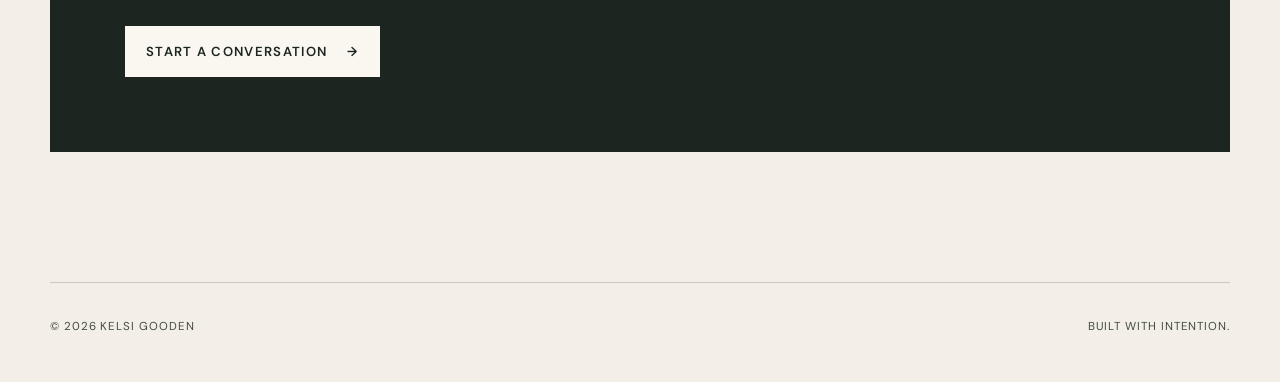
==== commit 22e111de: "Remove property maintenance project from portfolio pages" ====
--- a/index.html
+++ b/index.html
@@ -85,9 +85,9 @@
           </div>
           <a class="text-link" href="projects.html">View all projects <span aria-hidden="true">→</span></a>
         </div>
-        <div class="project-list"><a class="project-row" href="projects.html#property-operations"><span class="project-index">01</span><span class="project-name">Maintenance Request Management</span><span class="project-type">Ownership &amp; Workflow Coordination</span><span class="project-arrow" aria-hidden="true">↗</span></a>
-<a class="project-row" href="projects.html#customer-success"><span class="project-index">02</span><span class="project-name">Customer Success &amp; Service Recovery</span><span class="project-type">Prioritization &amp; Issue Escalation</span><span class="project-arrow" aria-hidden="true">↗</span></a>
-<a class="project-row" href="projects.html#ai-at-work"><span class="project-index">03</span><span class="project-name">AI at Work</span><span class="project-type">Digital Delivery &amp; Rollout Planning</span><span class="project-arrow" aria-hidden="true">↗</span></a></div>
+        <div class="project-list">
+<a class="project-row" href="projects.html#customer-success"><span class="project-index">01</span><span class="project-name">Customer Success &amp; Service Recovery</span><span class="project-type">Prioritization &amp; Issue Escalation</span><span class="project-arrow" aria-hidden="true">↗</span></a>
+<a class="project-row" href="projects.html#ai-at-work"><span class="project-index">02</span><span class="project-name">AI at Work</span><span class="project-type">Digital Delivery &amp; Rollout Planning</span><span class="project-arrow" aria-hidden="true">↗</span></a></div>
       </section>
 
       <section class="cta-section shell reveal">
